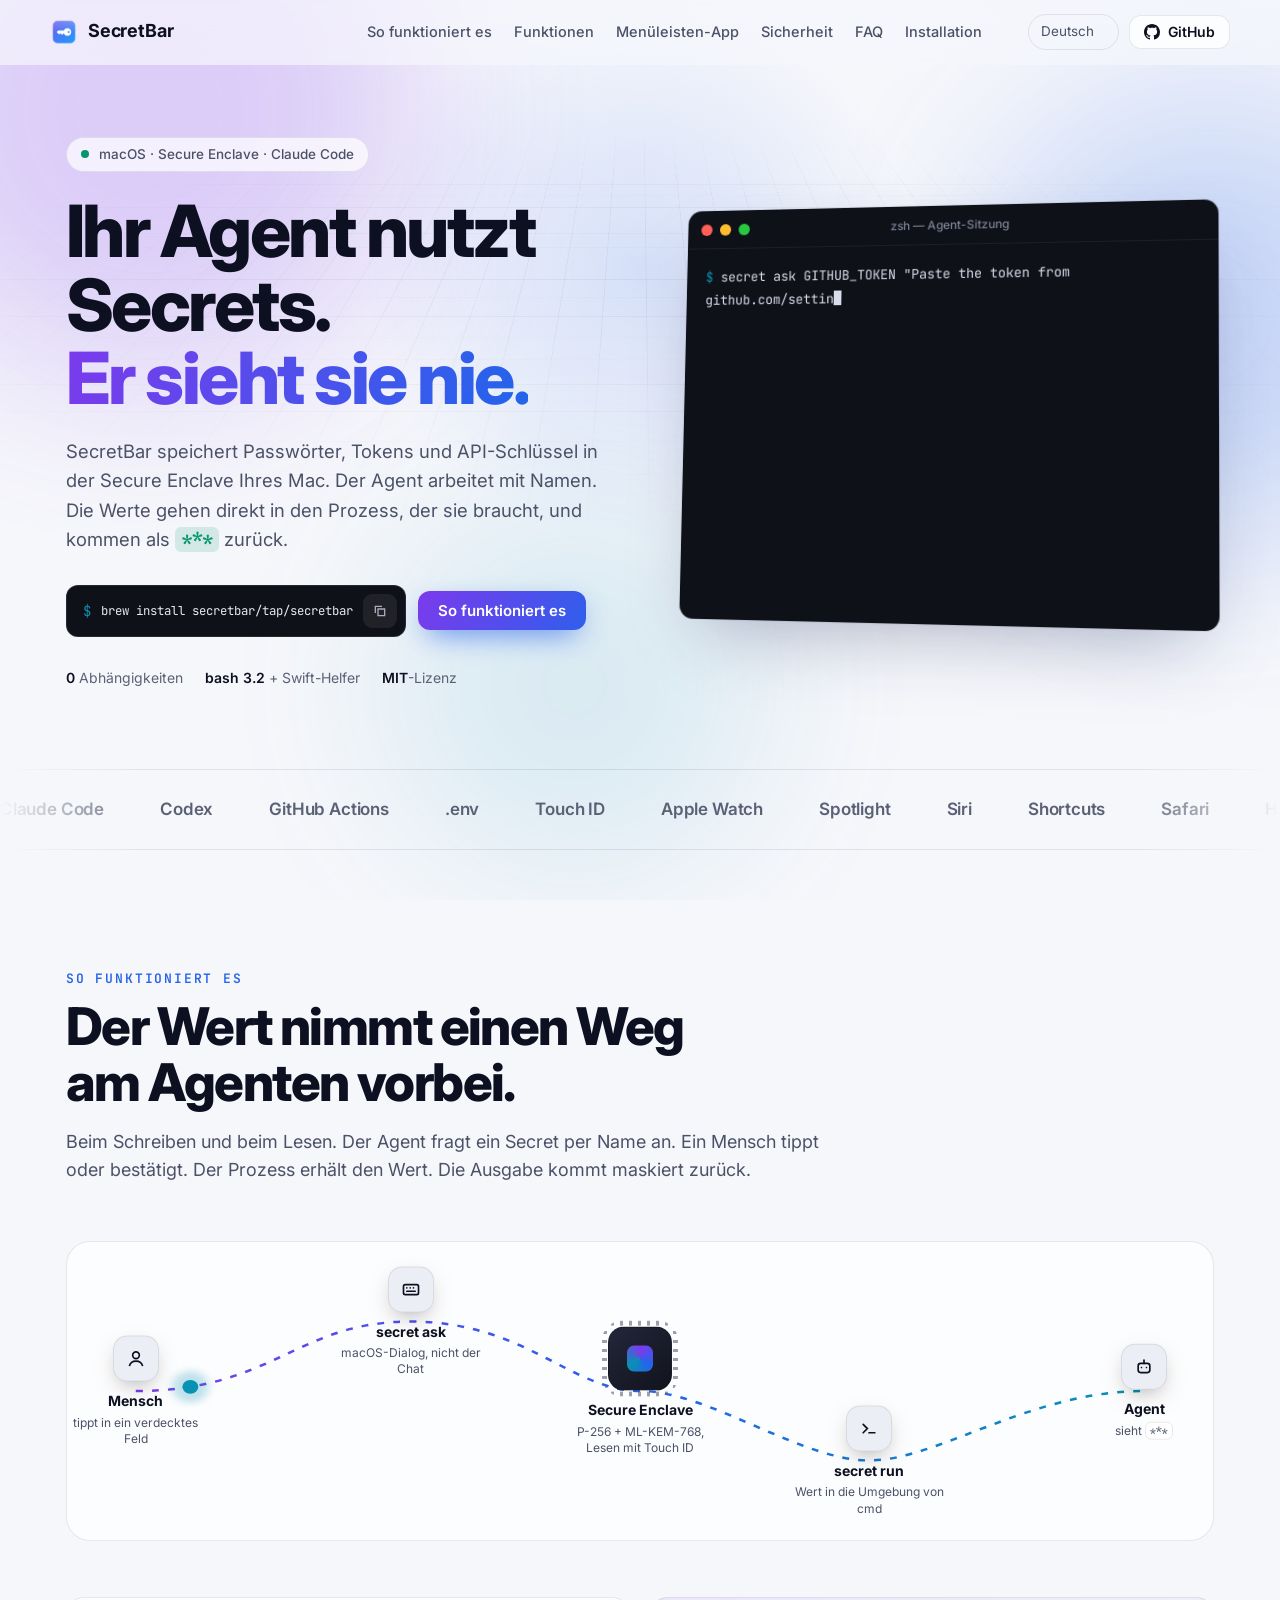
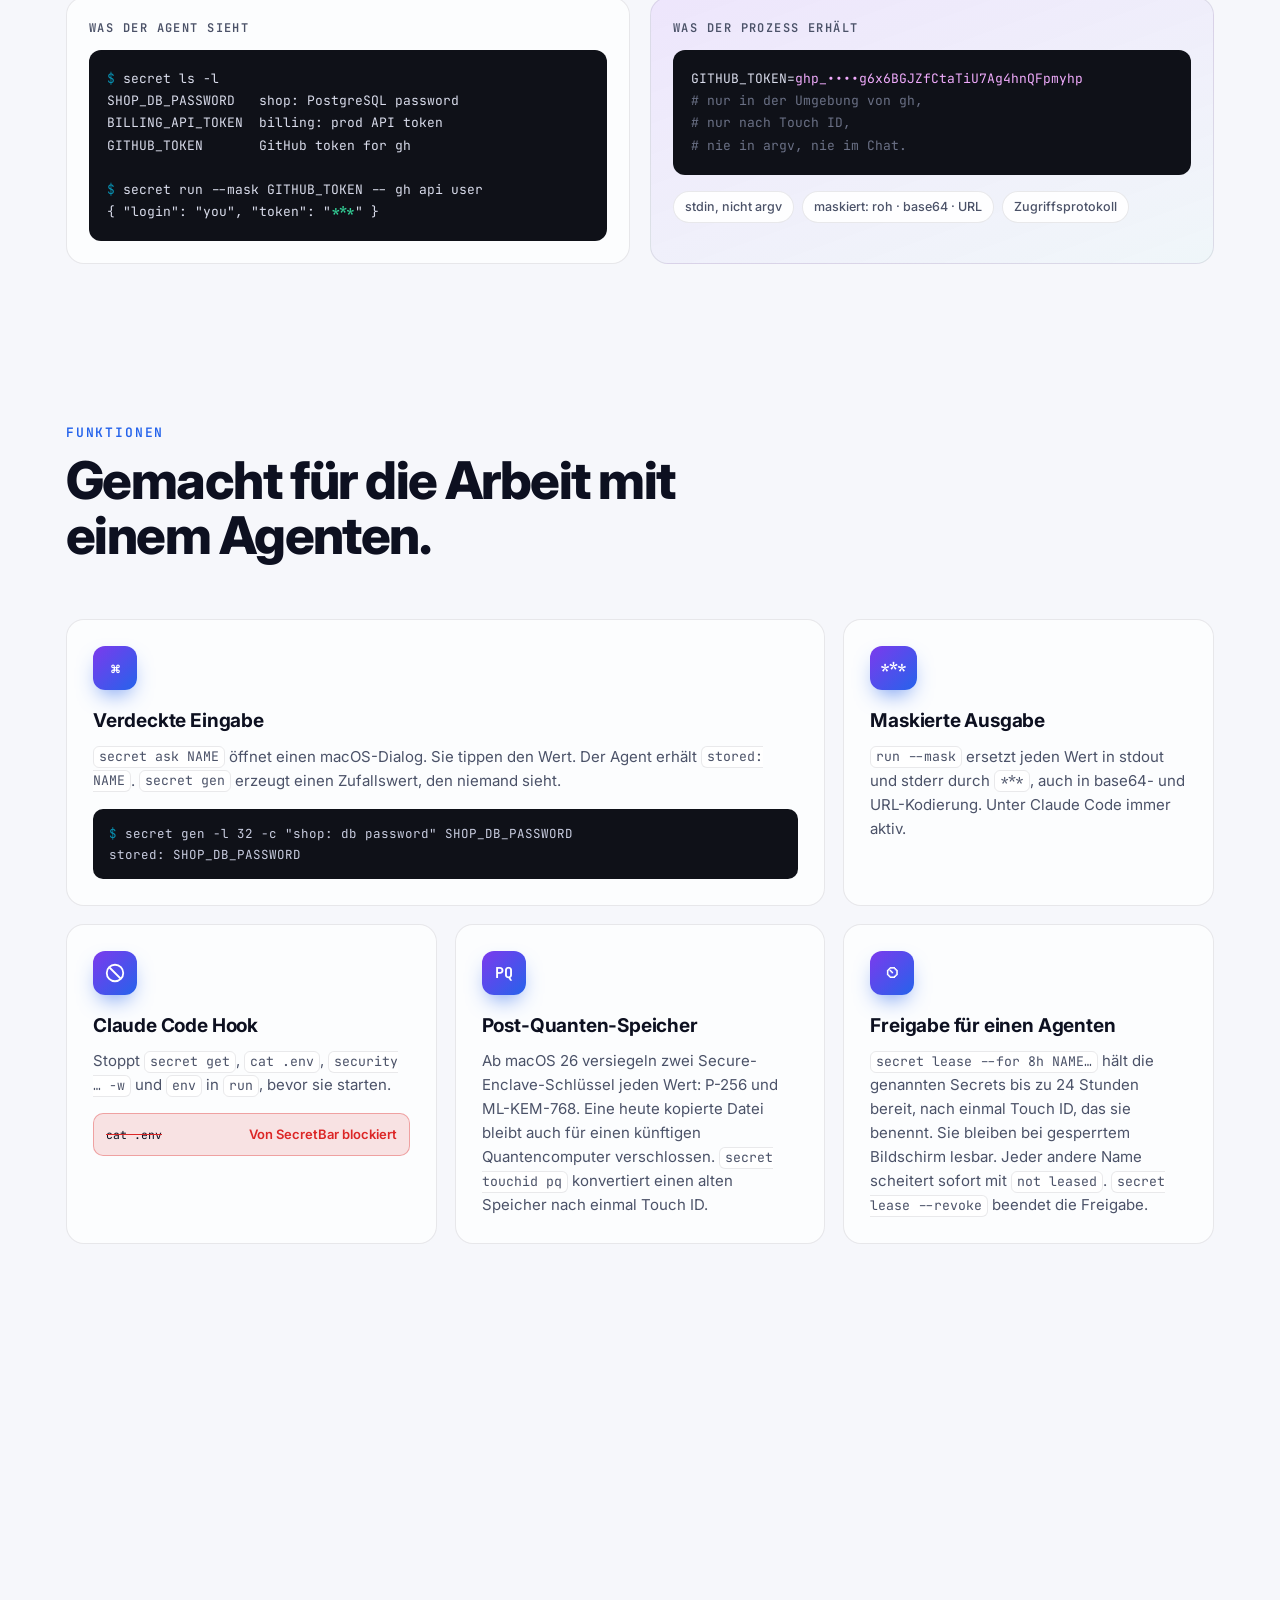
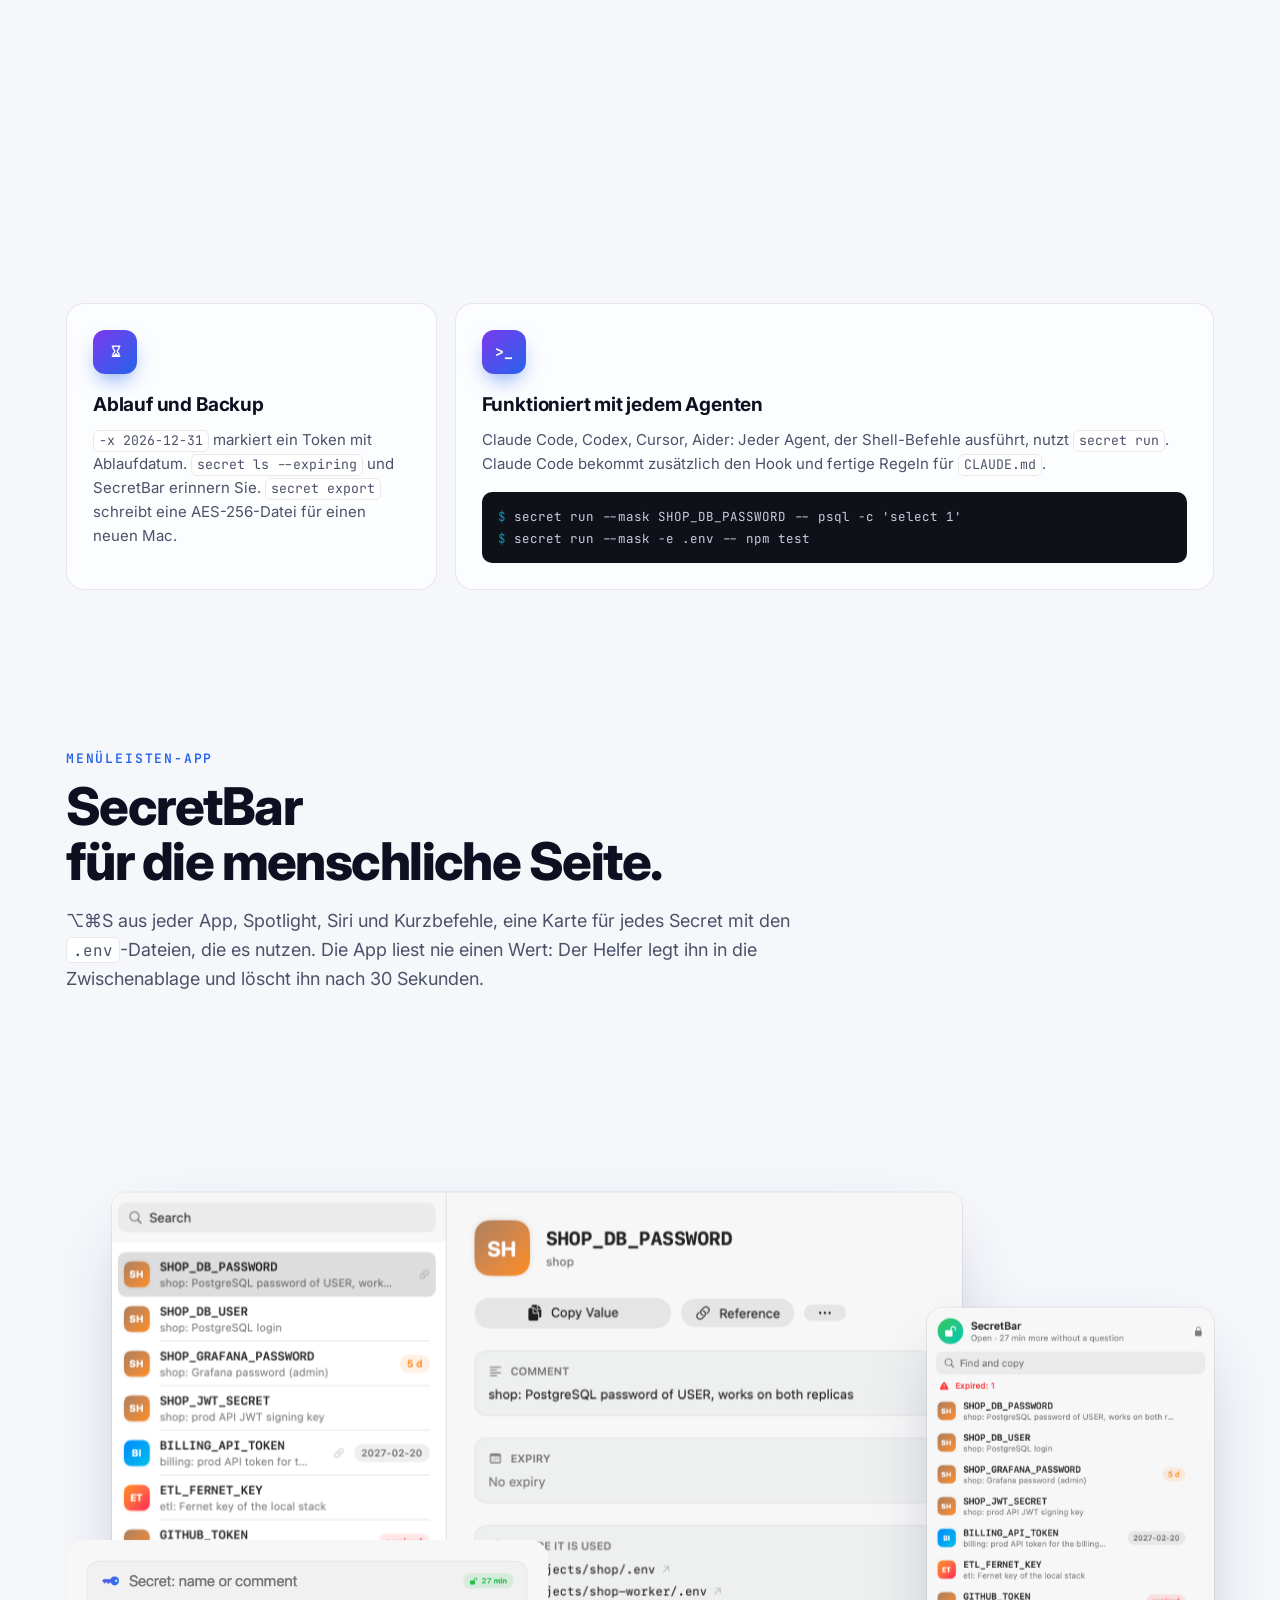
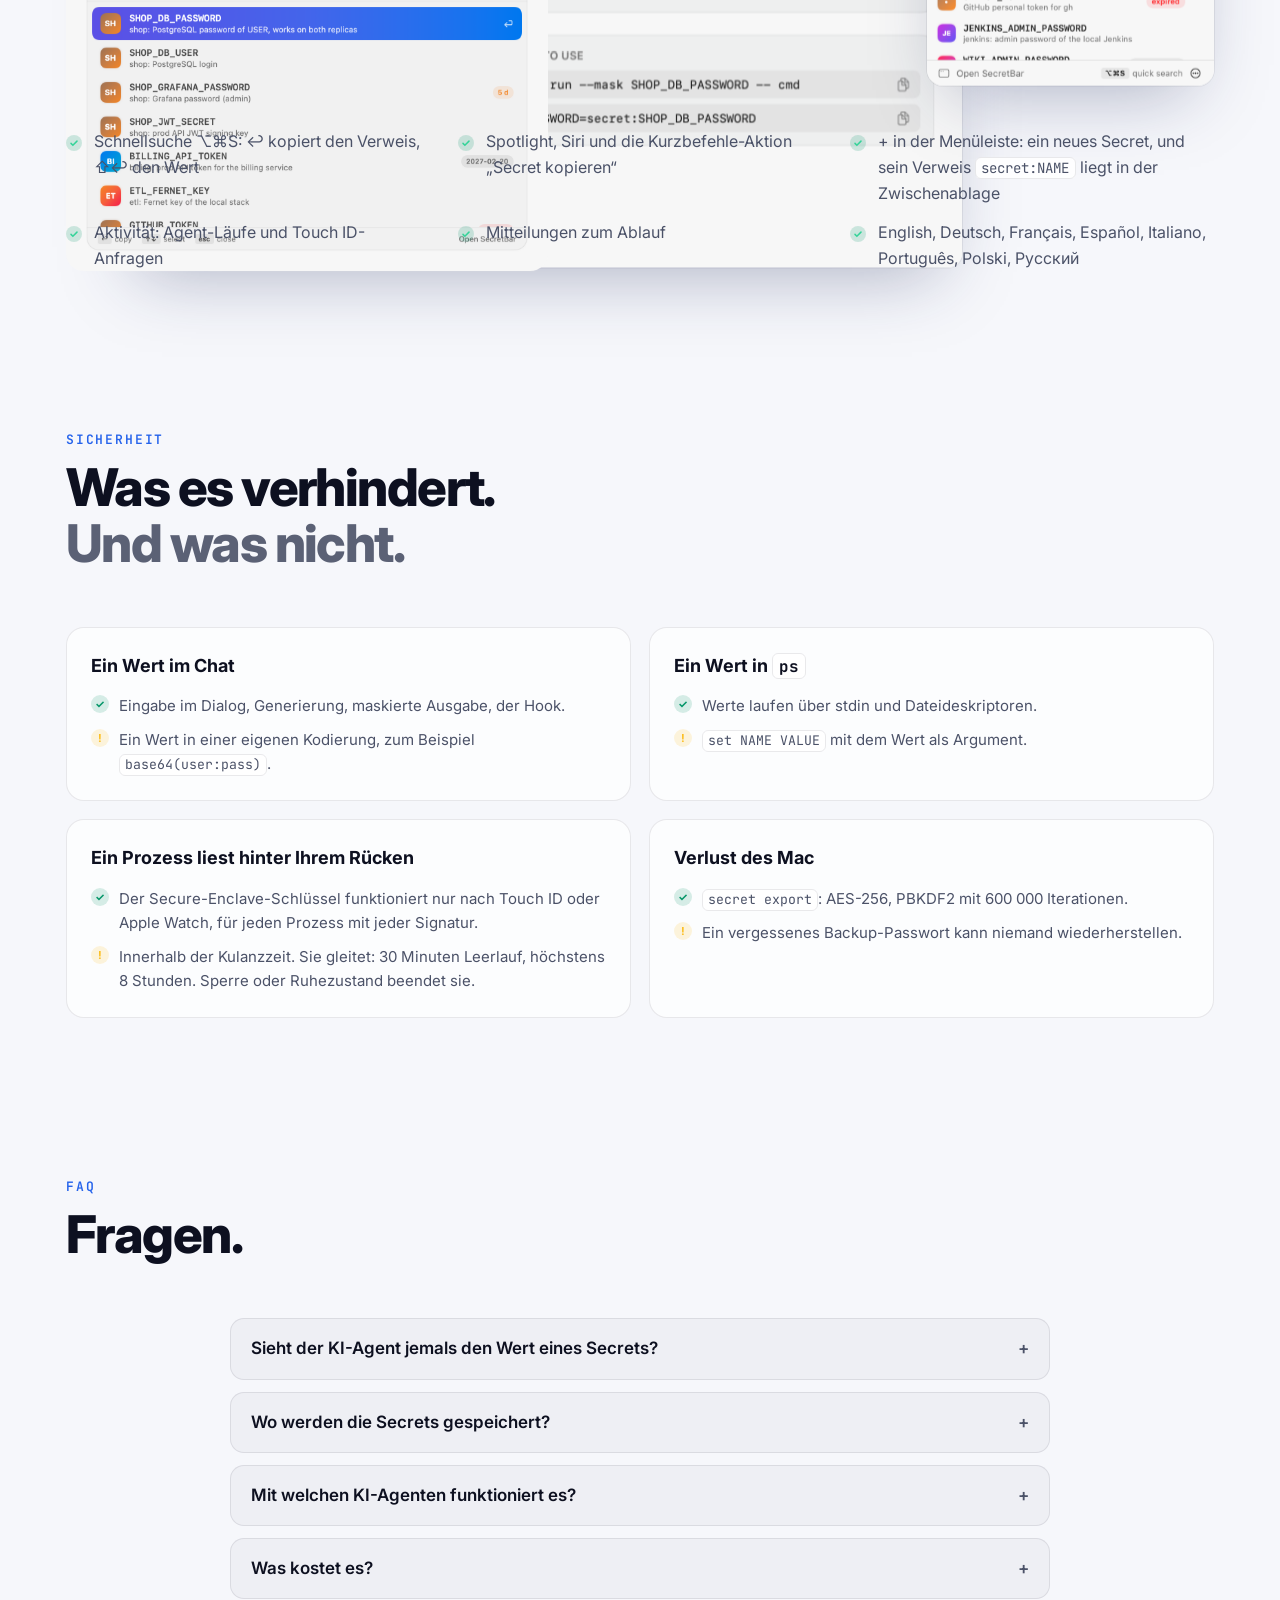
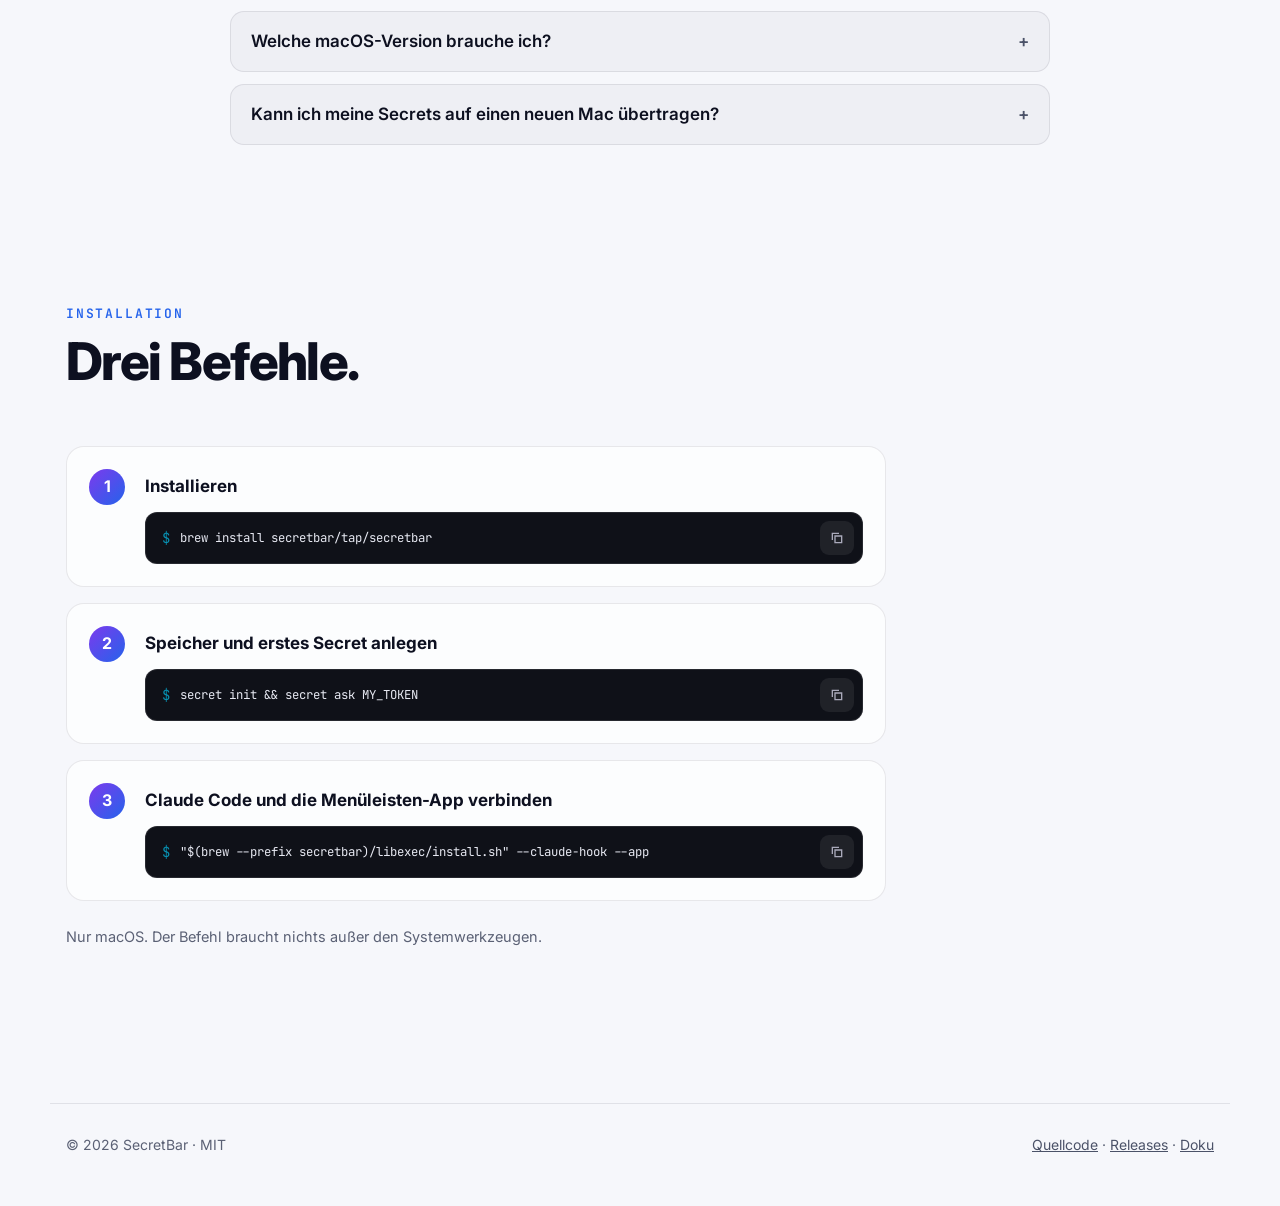
==== de/index.html @ ebb24587 "feat: secretbar landing in eight languages" ====
<!doctype html>
<html lang="de">
<head>
<meta charset="utf-8">
<meta name="viewport" content="width=device-width, initial-scale=1">
<title>SecretBar — Secrets, die Ihr KI-Agent nutzt, aber nie sieht</title>
<meta name="description" content="SecretBar speichert Passwörter, Tokens und API-Schlüssel in der Secure Enclave Ihres Mac. Ihr KI-Agent nutzt sie per Name und sieht nie einen Wert. Befehlszeilentool und Menüleisten-App, kostenlos und Open Source.">
<link rel="canonical" href="https://secretbar.github.io/de/">
<link rel="alternate" hreflang="en" href="https://secretbar.github.io/">
<link rel="alternate" hreflang="de" href="https://secretbar.github.io/de/">
<link rel="alternate" hreflang="fr" href="https://secretbar.github.io/fr/">
<link rel="alternate" hreflang="es" href="https://secretbar.github.io/es/">
<link rel="alternate" hreflang="it" href="https://secretbar.github.io/it/">
<link rel="alternate" hreflang="pt-PT" href="https://secretbar.github.io/pt-PT/">
<link rel="alternate" hreflang="pl" href="https://secretbar.github.io/pl/">
<link rel="alternate" hreflang="ru" href="https://secretbar.github.io/ru/">
<link rel="alternate" hreflang="x-default" href="https://secretbar.github.io/">
<meta name="color-scheme" content="dark light">
<meta name="theme-color" content="#07080c" media="(prefers-color-scheme: dark)">
<meta name="theme-color" content="#f6f7fb" media="(prefers-color-scheme: light)">
<meta property="og:type" content="website">
<meta property="og:site_name" content="SecretBar">
<meta property="og:locale" content="de_DE">
<meta property="og:title" content="SecretBar — Ihr Agent nutzt Secrets, sieht sie aber nie">
<meta property="og:description" content="Secure-Enclave-Speicher mit Post-Quanten-Verschlüsselung, verdeckte Eingabe, maskierte Ausgabe, ein Claude Code Hook. macOS, MIT, keine Abhängigkeiten.">
<meta property="og:url" content="https://secretbar.github.io/de/">
<meta property="og:image" content="https://secretbar.github.io/assets/img/og.png">
<meta property="og:image:width" content="1200">
<meta property="og:image:height" content="630">
<meta name="twitter:card" content="summary_large_image">
<meta name="twitter:title" content="SecretBar — Ihr Agent nutzt Secrets, sieht sie aber nie">
<meta name="twitter:description" content="Secure-Enclave-Speicher mit Post-Quanten-Verschlüsselung, verdeckte Eingabe, maskierte Ausgabe, ein Claude Code Hook. macOS, MIT, keine Abhängigkeiten.">
<meta name="twitter:image" content="https://secretbar.github.io/assets/img/og.png">
<link rel="icon" type="image/png" href="/assets/img/icon.png">
<link rel="apple-touch-icon" href="/assets/img/icon.png">
<link rel="preconnect" href="https://fonts.googleapis.com">
<link rel="preconnect" href="https://fonts.gstatic.com" crossorigin>
<link rel="preload" as="style" href="https://fonts.googleapis.com/css2?family=Inter:wght@400;500;600;700;800&family=JetBrains+Mono:wght@400;500;700&display=swap">
<link href="https://fonts.googleapis.com/css2?family=Inter:wght@400;500;600;700;800&family=JetBrains+Mono:wght@400;500;700&display=swap" rel="stylesheet" media="print" onload="this.media='all'">
<link rel="stylesheet" href="/assets/style.css">
<script>document.documentElement.classList.add("js")</script>
<script type="application/ld+json">[{"@context": "https://schema.org", "@type": "SoftwareApplication", "name": "SecretBar", "description": "SecretBar speichert Passwörter, Tokens und API-Schlüssel in der Secure Enclave Ihres Mac. Ihr KI-Agent nutzt sie per Name und sieht nie einen Wert. Befehlszeilentool und Menüleisten-App, kostenlos und Open Source.", "applicationCategory": "SecurityApplication", "operatingSystem": "macOS 14 or later", "url": "https://secretbar.github.io/de/", "downloadUrl": "https://github.com/secretbar/secretbar/releases", "installUrl": "https://secretbar.github.io/de/#install", "softwareVersion": "1.8.0", "license": "https://opensource.org/licenses/MIT", "isAccessibleForFree": true, "offers": {"@type": "Offer", "price": "0", "priceCurrency": "USD"}, "codeRepository": "https://github.com/secretbar/secretbar", "inLanguage": "de", "image": "https://secretbar.github.io/assets/img/og.png"}, {"@context": "https://schema.org", "@type": "FAQPage", "inLanguage": "de", "mainEntity": [{"@type": "Question", "name": "Sieht der KI-Agent jemals den Wert eines Secrets?", "acceptedAnswer": {"@type": "Answer", "text": "Nein. Der Agent arbeitet mit Namen. Der Wert geht in die Umgebung des Befehls, der ihn braucht, und die Ausgabe kommt mit *** statt des Werts zurück. Ein Claude Code Hook stoppt Befehle, die einen Wert ausgeben würden."}}, {"@type": "Question", "name": "Wo werden die Secrets gespeichert?", "acceptedAnswer": {"@type": "Answer", "text": "In einer verschlüsselten Datei auf Ihrem Mac. Schlüssel in der Secure Enclave versiegeln jeden Wert. Zum Lesen braucht es Touch ID, Apple Watch oder das Mac-Passwort. Nichts geht in eine Cloud."}}, {"@type": "Question", "name": "Mit welchen KI-Agenten funktioniert es?", "acceptedAnswer": {"@type": "Answer", "text": "Mit jedem Agenten, der Shell-Befehle ausführt: Claude Code, Codex, Cursor, Aider und andere. Claude Code erhält zusätzlich einen Hook und fertige Regeln für seine CLAUDE.md."}}, {"@type": "Question", "name": "Was kostet es?", "acceptedAnswer": {"@type": "Answer", "text": "Nichts. SecretBar ist Open Source unter der MIT-Lizenz."}}, {"@type": "Question", "name": "Welche macOS-Version brauche ich?", "acceptedAnswer": {"@type": "Answer", "text": "macOS 14 oder neuer auf einem Mac mit Secure Enclave (Apple Chip oder T2). Der Post-Quanten-Speicher braucht macOS 26. Die Suche nach Bedeutung braucht macOS 27 mit Apple Intelligence."}}, {"@type": "Question", "name": "Kann ich meine Secrets auf einen neuen Mac übertragen?", "acceptedAnswer": {"@type": "Answer", "text": "Ja. secret export schreibt eine Datei, verschlüsselt mit AES-256 und Ihrem Backup-Passwort. secret restore liest sie auf dem neuen Mac."}}]}]</script>
</head>
<body data-copied="In die Zwischenablage kopiert" data-copy-failed="Text auswählen und kopieren">
<div class="bg" aria-hidden="true">
  <div class="bg-grid"></div>
  <div class="orb orb-a"></div>
  <div class="orb orb-b"></div>
  <div class="orb orb-c"></div>
  <div class="spot"></div>
</div>

<header class="nav">
  <a class="brand" href="#top" aria-label="SecretBar">
    <img src="/assets/img/icon.png" alt="" width="28" height="28">
    <span>SecretBar</span>
  </a>
  <nav class="nav-links" aria-label="Sections">
    <a href="#flow">So funktioniert es</a>
    <a href="#features">Funktionen</a>
    <a href="#secretbar">Menüleisten-App</a>
    <a href="#security">Sicherheit</a>
    <a href="#faq">FAQ</a>
    <a href="#install">Installation</a>
  </nav>
  <div class="nav-end">
    <label class="lang-switch"><span class="sr-only">Sprache</span>
      <select id="lang" aria-label="Sprache"><option value="https://secretbar.github.io/" lang="en">English</option><option value="https://secretbar.github.io/de/" selected lang="de">Deutsch</option><option value="https://secretbar.github.io/fr/" lang="fr">Français</option><option value="https://secretbar.github.io/es/" lang="es">Español</option><option value="https://secretbar.github.io/it/" lang="it">Italiano</option><option value="https://secretbar.github.io/pt-PT/" lang="pt-PT">Português</option><option value="https://secretbar.github.io/pl/" lang="pl">Polski</option><option value="https://secretbar.github.io/ru/" lang="ru">Русский</option></select>
    </label>
    <a class="btn btn-ghost btn-sm" href="https://github.com/secretbar/secretbar">
      <svg viewBox="0 0 16 16" width="16" height="16" aria-hidden="true"><path fill="currentColor" d="M8 0C3.58 0 0 3.58 0 8c0 3.54 2.29 6.53 5.47 7.59.4.07.55-.17.55-.38 0-.19-.01-.82-.01-1.49-2.01.37-2.53-.49-2.69-.94-.09-.23-.48-.94-.82-1.13-.28-.15-.68-.52-.01-.53.63-.01 1.08.58 1.23.82.72 1.21 1.87.87 2.33.66.07-.52.28-.87.51-1.07-1.78-.2-3.64-.89-3.64-3.95 0-.87.31-1.59.82-2.15-.08-.2-.36-1.02.08-2.12 0 0 .67-.21 2.2.82.64-.18 1.32-.27 2-.27.68 0 1.36.09 2 .27 1.53-1.04 2.2-.82 2.2-.82.44 1.1.16 1.92.08 2.12.51.56.82 1.27.82 2.15 0 3.07-1.87 3.75-3.65 3.95.29.25.54.73.54 1.48 0 1.07-.01 1.93-.01 2.2 0 .21.15.46.55.38A8.013 8.013 0 0016 8c0-4.42-3.58-8-8-8z"/></svg>
      GitHub
    </a>
  </div>
</header>

<main id="top">

<section class="hero">
  <div class="hero-copy">
    <p class="eyebrow reveal"><span class="dot"></span> macOS · Secure Enclave · Claude Code</p>
    <h1 class="reveal">Ihr Agent nutzt Secrets.<br><span class="grad">Er sieht sie nie.</span></h1>
    <p class="lede reveal">SecretBar speichert Passwörter, Tokens und API-Schlüssel in der Secure Enclave Ihres Mac. Der Agent arbeitet mit Namen. Die Werte gehen direkt in den Prozess, der sie braucht, und kommen als <span class="mask-chip">***</span> zurück.</p>
    <div class="cta reveal">
      <div class="install" data-copy="brew install secretbar/tap/secretbar">
        <span class="prompt">$</span>
        <code>brew install secretbar/tap/secretbar</code>
        <button class="copy" type="button" aria-label="Installationsbefehl kopieren">
          <svg viewBox="0 0 24 24" width="16" height="16" aria-hidden="true"><path fill="none" stroke="currentColor" stroke-width="2" d="M9 9h10v10H9zM5 15V5h10"/></svg>
        </button>
      </div>
      <a class="btn btn-primary" href="#flow">So funktioniert es</a>
    </div>
    <ul class="facts reveal" aria-label="Fakten">
      <li><b>0</b> Abhängigkeiten</li>
      <li><b>bash 3.2</b> + Swift-Helfer</li>
      <li><b>MIT</b>-Lizenz</li>
    </ul>
  </div>

  <div class="hero-demo reveal" aria-label="Terminal-Demo">
    <div class="window term" id="term">
      <div class="titlebar"><i></i><i></i><i></i><span>zsh — Agent-Sitzung</span></div>
      <pre class="term-body" id="term-body" aria-live="off"></pre>
      <div class="dialog" id="dialog" aria-hidden="true">
        <div class="dialog-icon"><img src="/assets/img/icon.png" alt="" width="44" height="44"></div>
        <div class="dialog-text">
          <b>secret</b>
          <span>Token von github.com/settings/tokens einsetzen</span>
          <div class="field"><span id="dialog-dots"></span><span class="caret"></span></div>
          <div class="dialog-btns"><span>Abbrechen</span><span class="ok">OK</span></div>
        </div>
      </div>
      <div class="touchid" id="touchid" aria-hidden="true">
        <svg viewBox="0 0 64 64" width="64" height="64">
          <g fill="none" stroke="currentColor" stroke-width="2.6" stroke-linecap="round">
            <path class="fp" d="M20 50c-3-5-4-10-4-16 0-9 7-16 16-16s16 7 16 16"/>
            <path class="fp" d="M26 54c-2-6-3-12-3-19 0-5 4-9 9-9s9 4 9 9c0 4 0 8-1 12"/>
            <path class="fp" d="M32 35c0 8 1 14 4 20"/>
            <path class="fp" d="M14 24c4-8 10-12 18-12 9 0 15 4 19 11"/>
            <path class="fp" d="M47 47c1-4 1-8 1-12"/>
          </g>
        </svg>
        <span>Touch ID, um GITHUB_TOKEN für gh zu verwenden</span>
      </div>
    </div>
  </div>
</section>

<section class="marquee" aria-label="Funktioniert mit">
  <div class="marquee-track">
    <span>Claude Code</span><span>Codex</span><span>GitHub Actions</span><span>.env</span><span>Touch ID</span><span>Apple Watch</span><span>Spotlight</span><span>Siri</span><span>Shortcuts</span><span>Safari</span><span>Homebrew</span>
    <span>Claude Code</span><span>Codex</span><span>GitHub Actions</span><span>.env</span><span>Touch ID</span><span>Apple Watch</span><span>Spotlight</span><span>Siri</span><span>Shortcuts</span><span>Safari</span><span>Homebrew</span>
  </div>
</section>

<section class="section" id="flow">
  <div class="section-head reveal">
    <p class="kicker">So funktioniert es</p>
    <h2>Der Wert nimmt einen Weg<br>am Agenten vorbei.</h2>
    <p class="sub">Beim Schreiben und beim Lesen. Der Agent fragt ein Secret per Name an. Ein Mensch tippt oder bestätigt. Der Prozess erhält den Wert. Die Ausgabe kommt maskiert zurück.</p>
  </div>

  <div class="flow reveal" id="flow-diagram">
    <svg class="flow-lines" viewBox="0 0 1000 260" preserveAspectRatio="none" aria-hidden="true">
      <defs>
        <linearGradient id="lg" x1="0" x2="1">
          <stop offset="0" stop-color="var(--c1)"/><stop offset=".5" stop-color="var(--c2)"/><stop offset="1" stop-color="var(--c3)"/>
        </linearGradient>
      </defs>
      <path id="flow-path" d="M60 130 C 180 130, 200 60, 300 60 S 440 130, 500 130 S 640 200, 700 200 S 840 130, 940 130" fill="none" stroke="url(#lg)" stroke-width="2.5" stroke-dasharray="6 8"/>
      <circle r="7" class="packet" id="packet"/>
      <circle r="16" class="packet-glow" id="packet-glow"/>
    </svg>
    <ol class="flow-nodes">
      <li style="--x:6%;--y:50%"><span class="node-ico"><svg viewBox="0 0 24 24" width="20" height="20" aria-hidden="true"><circle cx="12" cy="8" r="4" fill="none" stroke="currentColor" stroke-width="2"/><path d="M4 21c1-4 4-6 8-6s7 2 8 6" fill="none" stroke="currentColor" stroke-width="2"/></svg></span><b>Mensch</b><small>tippt in ein verdecktes Feld</small></li>
      <li style="--x:30%;--y:23%"><span class="node-ico"><svg viewBox="0 0 24 24" width="20" height="20" aria-hidden="true"><rect x="3" y="6" width="18" height="12" rx="2" fill="none" stroke="currentColor" stroke-width="2"/><path d="M7 14h10M7 10h.01M11 10h.01M15 10h.01" stroke="currentColor" stroke-width="2" stroke-linecap="round"/></svg></span><b>secret ask</b><small>macOS-Dialog, nicht der Chat</small></li>
      <li style="--x:50%;--y:50%" class="chip-node"><span class="chip" aria-hidden="true"><i></i></span><b>Secure Enclave</b><small>P-256 + ML-KEM-768, Lesen mit Touch ID</small></li>
      <li style="--x:70%;--y:77%"><span class="node-ico"><svg viewBox="0 0 24 24" width="20" height="20" aria-hidden="true"><path d="M5 7l5 5-5 5M12 17h7" fill="none" stroke="currentColor" stroke-width="2" stroke-linecap="round"/></svg></span><b>secret run</b><small>Wert in die Umgebung von cmd</small></li>
      <li style="--x:94%;--y:50%"><span class="node-ico"><svg viewBox="0 0 24 24" width="20" height="20" aria-hidden="true"><rect x="5" y="8" width="14" height="11" rx="3" fill="none" stroke="currentColor" stroke-width="2"/><path d="M12 4v4M9 13h.01M15 13h.01" stroke="currentColor" stroke-width="2" stroke-linecap="round"/></svg></span><b>Agent</b><small>sieht <code>***</code></small></li>
    </ol>
  </div>

  <div class="split">
    <div class="pane reveal">
      <p class="pane-label">Was der Agent sieht</p>
      <pre class="code"><span class="c-p">$</span> secret ls -l
SHOP_DB_PASSWORD   shop: PostgreSQL password
BILLING_API_TOKEN  billing: prod API token
GITHUB_TOKEN       GitHub token for gh

<span class="c-p">$</span> secret run --mask GITHUB_TOKEN -- gh api user
{ "login": "you", "token": "<span class="masked">***</span>" }</pre>
    </div>
    <div class="pane pane-hot reveal">
      <p class="pane-label">Was der Prozess erhält</p>
      <pre class="code">GITHUB_TOKEN=<span class="scramble" data-final="ghp_••••••••••••••••••••••••••••••••">ghp_••••••••••••••••••••••••••••••••</span>
<span class="c-dim"># nur in der Umgebung von gh,
# nur nach Touch ID,
# nie in argv, nie im Chat.</span></pre>
      <div class="badge-row"><span class="pill">stdin, nicht argv</span><span class="pill">maskiert: roh · base64 · URL</span><span class="pill">Zugriffsprotokoll</span></div>
    </div>
  </div>
</section>

<section class="section" id="features">
  <div class="section-head reveal">
    <p class="kicker">Funktionen</p>
    <h2>Gemacht für die Arbeit mit einem Agenten.</h2>
  </div>
  <div class="bento">
    <article class="card card-wide reveal tilt">
      <div class="card-ico">⌘</div>
      <h3>Verdeckte Eingabe</h3>
      <p><code>secret ask NAME</code> öffnet einen macOS-Dialog. Sie tippen den Wert. Der Agent erhält <code>stored: NAME</code>. <code>secret gen</code> erzeugt einen Zufallswert, den niemand sieht.</p>
      <pre class="mini"><span class="c-p">$</span> secret gen -l 32 -c "shop: db password" SHOP_DB_PASSWORD
stored: SHOP_DB_PASSWORD</pre>
    </article>
    <article class="card reveal tilt">
      <div class="card-ico">***</div>
      <h3>Maskierte Ausgabe</h3>
      <p><code>run --mask</code> ersetzt jeden Wert in stdout und stderr durch <code>***</code>, auch in base64- und URL-Kodierung. Unter Claude Code immer aktiv.</p>
    </article>
    <article class="card reveal tilt">
      <div class="card-ico"><svg viewBox="0 0 24 24" width="22" height="22" aria-hidden="true"><circle cx="12" cy="12" r="9" fill="none" stroke="currentColor" stroke-width="2"/><path d="M6 6l12 12" stroke="currentColor" stroke-width="2"/></svg></div>
      <h3>Claude Code Hook</h3>
      <p>Stoppt <code>secret get</code>, <code>cat .env</code>, <code>security … -w</code> und <code>env</code> in <code>run</code>, bevor sie starten.</p>
      <div class="blocked"><code>cat .env</code><span>Von SecretBar blockiert</span></div>
    </article>
    <article class="card reveal tilt">
      <div class="card-ico">PQ</div>
      <h3>Post-Quanten-Speicher</h3>
      <p>Ab macOS 26 versiegeln zwei Secure-Enclave-Schlüssel jeden Wert: P-256 und ML-KEM-768. Eine heute kopierte Datei bleibt auch für einen künftigen Quantencomputer verschlossen. <code>secret touchid pq</code> konvertiert einen alten Speicher nach einmal Touch ID.</p>
    </article>
    <article class="card reveal tilt">
      <div class="card-ico">&#9202;</div>
      <h3>Freigabe für einen Agenten</h3>
      <p><code>secret lease --for 8h NAME…</code> hält die genannten Secrets bis zu 24 Stunden bereit, nach einmal Touch ID, das sie benennt. Sie bleiben bei gesperrtem Bildschirm lesbar. Jeder andere Name scheitert sofort mit <code>not leased</code>. <code>secret lease --revoke</code> beendet die Freigabe.</p>
    </article>
    <article class="card reveal tilt">
      <div class="card-ico">?</div>
      <h3>Suche nach Bedeutung</h3>
      <p><code>secret ls --ask "shop database password"</code> findet Namen mit dem lokalen Apple-Modell von macOS 27. Das Modell sieht nur Namen und Kommentare, nie einen Wert, und nichts verlässt den Mac.</p>
    </article>
    <article class="card reveal tilt">
      <div class="card-ico">⇪</div>
      <h3>GitHub Actions</h3>
      <p><code>secret gh NAME -R owner/repo</code> übergibt einen Wert über stdin an <code>gh secret set</code>, nachdem Sie bestätigt haben.</p>
    </article>
    <article class="card reveal tilt">
      <div class="card-ico">&#127850;</div>
      <h3>Browsersitzungen</h3>
      <p><code>secret cookie pull DOMAIN --all --as NAME</code> übernimmt eine Safari-Sitzung als Cookie-Jar in den Speicher. Eine Safari-Erweiterung erfasst reine Sitzungscookies. <code>secret run --cookie-jar NAME</code> gibt curl ein temporäres Jar, das nach dem Befehl gelöscht wird.</p>
    </article>
    <article class="card reveal tilt">
      <div class="card-ico">.env</div>
      <h3>Verweise statt Werte</h3>
      <p><code>TOKEN=secret:MY_TOKEN</code> in Ihrer <code>.env</code>. <code>secret import</code> übernimmt eine bestehende Datei. <code>secret check</code> zeigt, was fehlt.</p>
    </article>
    <article class="card card-wide reveal tilt">
      <div class="card-ico">≡</div>
      <h3>Zugriffsprotokoll</h3>
      <p>Wer welches Secret wann gelesen hat: <code>agent</code> oder <code>human</code>. Nur Namen.</p>
      <pre class="mini">2026-10-23 09:12  run   agent  SHOP_DB_USER SHOP_DB_PASSWORD  psql
2026-10-23 09:40  copy  human  BILLING_API_TOKEN
2026-10-23 10:02  gh    agent  DEPLOY_KEY  -R acme/shop</pre>
    </article>
    <article class="card reveal tilt">
      <div class="card-ico">⌛︎</div>
      <h3>Ablauf und Backup</h3>
      <p><code>-x 2026-12-31</code> markiert ein Token mit Ablaufdatum. <code>secret ls --expiring</code> und SecretBar erinnern Sie. <code>secret export</code> schreibt eine AES-256-Datei für einen neuen Mac.</p>
    </article>
    <article class="card card-wide reveal tilt">
      <div class="card-ico">&gt;_</div>
      <h3>Funktioniert mit jedem Agenten</h3>
      <p>Claude Code, Codex, Cursor, Aider: Jeder Agent, der Shell-Befehle ausführt, nutzt <code>secret run</code>. Claude Code bekommt zusätzlich den Hook und fertige Regeln für <code>CLAUDE.md</code>.</p>
      <pre class="mini"><span class="c-p">$</span> secret run --mask SHOP_DB_PASSWORD -- psql -c 'select 1'
<span class="c-p">$</span> secret run --mask -e .env -- npm test</pre>
    </article>
  </div>
</section>

<section class="section" id="secretbar">
  <div class="section-head reveal">
    <p class="kicker">Menüleisten-App</p>
    <h2>SecretBar<br>für die menschliche Seite.</h2>
    <p class="sub">⌥⌘S aus jeder App, Spotlight, Siri und Kurzbefehle, eine Karte für jedes Secret mit den <code>.env</code>-Dateien, die es nutzen. Die App liest nie einen Wert: Der Helfer legt ihn in die Zwischenablage und löscht ihn nach 30 Sekunden.</p>
  </div>
  <div class="stage reveal" id="stage">
    <picture class="shot shot-main" data-depth="0.04">
      <source srcset="/assets/img/main-light.png" media="(prefers-color-scheme: light)">
      <img src="/assets/img/main-dark.png" alt="SecretBar-Hauptfenster mit einer Liste von Secrets und der Karte von SHOP_DB_PASSWORD" width="856" height="680" loading="lazy">
    </picture>
    <picture class="shot shot-menu" data-depth="0.1">
      <source srcset="/assets/img/menubar-light.png" media="(prefers-color-scheme: light)">
      <img src="/assets/img/menubar-dark.png" alt="SecretBar-Bereich in der Menüleiste" width="380" height="500" loading="lazy">
    </picture>
    <picture class="shot shot-quick" data-depth="0.07">
      <source srcset="/assets/img/quick-light.png" media="(prefers-color-scheme: light)">
      <img src="/assets/img/quick-dark.png" alt="SecretBar-Schnellsuche" width="700" height="480" loading="lazy">
    </picture>
  </div>
  <ul class="ticks reveal">
    <li>Schnellsuche ⌥⌘S: ↩ kopiert den Verweis, ⇧↩ den Wert</li>
    <li>Spotlight, Siri und die Kurzbefehle-Aktion „Secret kopieren“</li>
    <li>+ in der Menüleiste: ein neues Secret, und sein Verweis <code>secret:NAME</code> liegt in der Zwischenablage</li>
    <li>Aktivität: Agent-Läufe und Touch ID-Anfragen</li>
    <li>Mitteilungen zum Ablauf</li>
    <li>English, Deutsch, Français, Español, Italiano, Português, Polski, Русский</li>
  </ul>
</section>

<section class="section" id="security">
  <div class="section-head reveal">
    <p class="kicker">Sicherheit</p>
    <h2>Was es verhindert.<br><span class="muted">Und was nicht.</span></h2>
  </div>
  <div class="threats">
    <div class="threat reveal"><h3>Ein Wert im Chat</h3><p class="yes">Eingabe im Dialog, Generierung, maskierte Ausgabe, der Hook.</p><p class="no">Ein Wert in einer eigenen Kodierung, zum Beispiel <code>base64(user:pass)</code>.</p></div>
    <div class="threat reveal"><h3>Ein Wert in <code>ps</code></h3><p class="yes">Werte laufen über stdin und Dateideskriptoren.</p><p class="no"><code>set NAME VALUE</code> mit dem Wert als Argument.</p></div>
    <div class="threat reveal"><h3>Ein Prozess liest hinter Ihrem Rücken</h3><p class="yes">Der Secure-Enclave-Schlüssel funktioniert nur nach Touch ID oder Apple Watch, für jeden Prozess mit jeder Signatur.</p><p class="no">Innerhalb der Kulanzzeit. Sie gleitet: 30 Minuten Leerlauf, höchstens 8 Stunden. Sperre oder Ruhezustand beendet sie.</p></div>
    <div class="threat reveal"><h3>Verlust des Mac</h3><p class="yes"><code>secret export</code>: AES-256, PBKDF2 mit 600 000 Iterationen.</p><p class="no">Ein vergessenes Backup-Passwort kann niemand wiederherstellen.</p></div>
  </div>
</section>

<section class="section" id="faq">
  <div class="section-head reveal">
    <p class="kicker">FAQ</p>
    <h2>Fragen.</h2>
  </div>
  <div class="faq">
    <details class="reveal"><summary>Sieht der KI-Agent jemals den Wert eines Secrets?</summary><p>Nein. Der Agent arbeitet mit Namen. Der Wert geht in die Umgebung des Befehls, der ihn braucht, und die Ausgabe kommt mit <code>***</code> statt des Werts zurück. Ein Claude Code Hook stoppt Befehle, die einen Wert ausgeben würden.</p></details>
    <details class="reveal"><summary>Wo werden die Secrets gespeichert?</summary><p>In einer verschlüsselten Datei auf Ihrem Mac. Schlüssel in der Secure Enclave versiegeln jeden Wert. Zum Lesen braucht es Touch ID, Apple Watch oder das Mac-Passwort. Nichts geht in eine Cloud.</p></details>
    <details class="reveal"><summary>Mit welchen KI-Agenten funktioniert es?</summary><p>Mit jedem Agenten, der Shell-Befehle ausführt: Claude Code, Codex, Cursor, Aider und andere. Claude Code erhält zusätzlich einen Hook und fertige Regeln für seine <code>CLAUDE.md</code>.</p></details>
    <details class="reveal"><summary>Was kostet es?</summary><p>Nichts. SecretBar ist Open Source unter der MIT-Lizenz.</p></details>
    <details class="reveal"><summary>Welche macOS-Version brauche ich?</summary><p>macOS 14 oder neuer auf einem Mac mit Secure Enclave (Apple Chip oder T2). Der Post-Quanten-Speicher braucht macOS 26. Die Suche nach Bedeutung braucht macOS 27 mit Apple Intelligence.</p></details>
    <details class="reveal"><summary>Kann ich meine Secrets auf einen neuen Mac übertragen?</summary><p>Ja. <code>secret export</code> schreibt eine Datei, verschlüsselt mit AES-256 und Ihrem Backup-Passwort. <code>secret restore</code> liest sie auf dem neuen Mac.</p></details>
  </div>
</section>

<section class="section" id="install">
  <div class="section-head reveal">
    <p class="kicker">Installation</p>
    <h2>Drei Befehle.</h2>
  </div>
  <ol class="steps">
    <li class="step reveal"><span class="n">1</span><div><h3>Installieren</h3><div class="install" data-copy="brew install secretbar/tap/secretbar"><span class="prompt">$</span><code>brew install secretbar/tap/secretbar</code><button class="copy" type="button" aria-label="Kopieren"><svg viewBox="0 0 24 24" width="16" height="16" aria-hidden="true"><path fill="none" stroke="currentColor" stroke-width="2" d="M9 9h10v10H9zM5 15V5h10"/></svg></button></div></div></li>
    <li class="step reveal"><span class="n">2</span><div><h3>Speicher und erstes Secret anlegen</h3><div class="install" data-copy="secret init &amp;&amp; secret ask MY_TOKEN"><span class="prompt">$</span><code>secret init &amp;&amp; secret ask MY_TOKEN</code><button class="copy" type="button" aria-label="Kopieren"><svg viewBox="0 0 24 24" width="16" height="16" aria-hidden="true"><path fill="none" stroke="currentColor" stroke-width="2" d="M9 9h10v10H9zM5 15V5h10"/></svg></button></div></div></li>
    <li class="step reveal"><span class="n">3</span><div><h3>Claude Code und die Menüleisten-App verbinden</h3><div class="install" data-copy="&quot;$(brew --prefix secretbar)/libexec/install.sh&quot; --claude-hook --app"><span class="prompt">$</span><code>"$(brew --prefix secretbar)/libexec/install.sh" --claude-hook --app</code><button class="copy" type="button" aria-label="Kopieren"><svg viewBox="0 0 24 24" width="16" height="16" aria-hidden="true"><path fill="none" stroke="currentColor" stroke-width="2" d="M9 9h10v10H9zM5 15V5h10"/></svg></button></div></div></li>
  </ol>
  <p class="note reveal">Nur macOS. Der Befehl braucht nichts außer den Systemwerkzeugen.</p>
</section>

</main>

<footer class="footer">
  <span>© 2026 SecretBar · MIT</span>
  <span><a href="https://github.com/secretbar/secretbar">Quellcode</a> · <a href="https://github.com/secretbar/secretbar/releases">Releases</a> · <a href="https://github.com/secretbar/secretbar#readme">Doku</a></span>
</footer>

<div class="toast" id="toast" role="status" aria-live="polite"></div>
<script src="/assets/main.js" defer></script>
</body>
</html>
---- assets/style.css ----
:root {
  --bg: #07080c;
  --bg-2: #0d0f16;
  --panel: rgba(255, 255, 255, 0.045);
  --panel-2: rgba(255, 255, 255, 0.07);
  --line: rgba(255, 255, 255, 0.09);
  --text: #eef0f6;
  --muted: #9aa1b4;
  --dim: #8a91a5;
  --c1: #8b5cf6;
  --c2: #3b82f6;
  --c3: #22d3ee;
  --ok: #34d399;
  --bad: #f87171;
  --warn: #fbbf24;
  --term: #0b0d13;
  --shadow: 0 30px 80px -20px rgba(0, 0, 0, 0.7), 0 0 0 1px rgba(255, 255, 255, 0.06);
  --radius: 18px;
  --mono: "JetBrains Mono", ui-monospace, SFMono-Regular, Menlo, monospace;
  --sans: Inter, -apple-system, BlinkMacSystemFont, "SF Pro Text", system-ui, sans-serif;
  --ease: cubic-bezier(0.22, 1, 0.36, 1);
}

@media (prefers-color-scheme: light) {
  :root {
    --bg: #f6f7fb;
    --bg-2: #eceef5;
    --panel: rgba(255, 255, 255, 0.7);
    --panel-2: rgba(255, 255, 255, 0.9);
    --line: rgba(15, 20, 40, 0.09);
    --text: #0d1020;
    --muted: #4b5268;
    --dim: #5b6175;
    --c1: #7c3aed;
    --c2: #2563eb;
    --c3: #0891b2;
    --ok: #059669;
    --bad: #dc2626;
    --term: #0f1118;
    --shadow: 0 30px 70px -25px rgba(30, 40, 90, 0.35), 0 0 0 1px rgba(15, 20, 40, 0.07);
  }
}

* { box-sizing: border-box; }
html { scroll-behavior: smooth; -webkit-text-size-adjust: 100%; }
body {
  margin: 0;
  background: var(--bg);
  color: var(--text);
  font: 400 16px/1.6 var(--sans);
  -webkit-font-smoothing: antialiased;
  overflow-x: hidden;
}
a { color: inherit; }
code, pre { font-family: var(--mono); }
code { font-size: 0.88em; padding: 0.1em 0.38em; border-radius: 6px; background: var(--panel-2); border: 1px solid var(--line); }
pre code { padding: 0; background: none; border: 0; }
img { max-width: 100%; height: auto; display: block; }
::selection { background: color-mix(in srgb, var(--c2) 40%, transparent); }

/* background */
.bg { position: fixed; inset: 0; z-index: -1; overflow: hidden; pointer-events: none; }
.bg-grid {
  position: absolute; inset: -50%;
  background-image: linear-gradient(var(--line) 1px, transparent 1px), linear-gradient(90deg, var(--line) 1px, transparent 1px);
  background-size: 56px 56px;
  mask-image: radial-gradient(ellipse 60% 50% at 50% 30%, #000 30%, transparent 75%);
  transform: perspective(900px) rotateX(55deg) translateY(-10%);
  animation: grid 22s linear infinite;
  opacity: 0.6;
}
@keyframes grid { to { background-position: 0 56px, 56px 0; } }
.orb { position: absolute; border-radius: 50%; filter: blur(90px); opacity: 0.45; will-change: transform; }
.orb-a { width: 540px; height: 540px; background: var(--c1); top: -160px; left: -120px; animation: drift-a 26s var(--ease) infinite alternate; }
.orb-b { width: 460px; height: 460px; background: var(--c2); top: 10%; right: -160px; animation: drift-b 30s var(--ease) infinite alternate; }
.orb-c { width: 380px; height: 380px; background: var(--c3); top: 55%; left: 30%; opacity: 0.22; animation: drift-c 34s var(--ease) infinite alternate; }
@keyframes drift-a { to { transform: translate(180px, 140px) scale(1.15); } }
@keyframes drift-b { to { transform: translate(-200px, 220px) scale(0.9); } }
@keyframes drift-c { to { transform: translate(-160px, -180px) scale(1.2); } }
@media (prefers-color-scheme: light) { .orb { opacity: 0.22; } .orb-c { opacity: 0.12; } }
.spot {
  position: absolute; width: 600px; height: 600px; border-radius: 50%;
  left: var(--mx, 50%); top: var(--my, 30%); transform: translate(-50%, -50%);
  background: radial-gradient(circle, color-mix(in srgb, var(--c2) 16%, transparent), transparent 65%);
  transition: left 0.6s var(--ease), top 0.6s var(--ease);
}

/* nav */
.nav {
  position: sticky; top: 0; z-index: 20;
  display: flex; align-items: center; gap: 24px;
  padding: 14px max(16px, calc((100vw - 1180px) / 2));
  backdrop-filter: saturate(160%) blur(14px);
  -webkit-backdrop-filter: saturate(160%) blur(14px);
  background: color-mix(in srgb, var(--bg) 70%, transparent);
  border-bottom: 1px solid transparent;
  transition: border-color 0.3s;
}
.nav.scrolled { border-bottom-color: var(--line); }
.brand { display: flex; align-items: center; gap: 10px; font-weight: 700; font-size: 18px; text-decoration: none; letter-spacing: -0.01em; }
.brand img { border-radius: 7px; }
.nav-links { display: flex; gap: 22px; margin-left: auto; }
.nav-links a { color: var(--muted); text-decoration: none; font-size: 14.5px; font-weight: 500; transition: color 0.2s; }
.nav-links a:hover { color: var(--text); }

.btn {
  display: inline-flex; align-items: center; gap: 8px;
  padding: 12px 20px; border-radius: 12px;
  font: 600 15px/1 var(--sans); text-decoration: none; cursor: pointer; border: 0;
  transition: transform 0.25s var(--ease), box-shadow 0.25s, background 0.25s;
}
.btn:hover { transform: translateY(-2px); }
.btn-sm { padding: 8px 14px; font-size: 14px; }
.btn-primary { color: #fff; background: linear-gradient(120deg, var(--c1), var(--c2) 60%, var(--c3)); background-size: 200% 100%; box-shadow: 0 10px 30px -10px var(--c2); animation: sheen 6s linear infinite; }
@keyframes sheen { to { background-position: 200% 0; } }
.btn-ghost { background: var(--panel); border: 1px solid var(--line); color: var(--text); }

/* hero */
main { position: relative; }
.hero {
  max-width: 1180px; margin: 0 auto; padding: 72px 16px 40px;
  display: grid; grid-template-columns: 1.02fr 1fr; gap: 56px; align-items: center;
}
.eyebrow { display: inline-flex; align-items: center; gap: 10px; margin: 0 0 22px; padding: 6px 14px; border-radius: 99px; background: var(--panel); border: 1px solid var(--line); color: var(--muted); font-size: 13.5px; font-weight: 500; }
.dot { width: 8px; height: 8px; border-radius: 50%; background: var(--ok); box-shadow: 0 0 0 0 var(--ok); animation: pulse 2.2s infinite; }
@keyframes pulse { 70% { box-shadow: 0 0 0 9px transparent; } 100% { box-shadow: 0 0 0 0 transparent; } }
h1 { font-size: clamp(40px, 6.2vw, 72px); line-height: 1.02; letter-spacing: -0.035em; margin: 0 0 22px; font-weight: 800; }
.grad { background: linear-gradient(110deg, var(--c1), var(--c2) 45%, var(--c3) 80%, var(--c1)); background-size: 220% 100%; -webkit-background-clip: text; background-clip: text; color: transparent; animation: sheen 8s linear infinite; }
.lede { font-size: 18.5px; color: var(--muted); max-width: 34em; margin: 0 0 30px; }
.mask-chip { font-family: var(--mono); font-weight: 700; color: var(--ok); padding: 0 0.3em; border-radius: 6px; background: color-mix(in srgb, var(--ok) 14%, transparent); }
.cta { display: flex; flex-wrap: wrap; gap: 12px; align-items: center; }
.install {
  display: flex; align-items: center; gap: 10px; min-width: 0;
  padding: 8px 8px 8px 16px; border-radius: 12px;
  background: var(--term); color: #e7e9f2; border: 1px solid rgba(255, 255, 255, 0.1);
  font-family: var(--mono); font-size: 14px;
}
.install code { background: none; border: 0; padding: 0; color: inherit; white-space: nowrap; overflow-x: auto; scrollbar-width: none; }
.install code::-webkit-scrollbar { display: none; }
.prompt { color: var(--c3); user-select: none; }
.copy { flex: none; display: grid; place-items: center; width: 34px; height: 34px; border-radius: 9px; border: 0; cursor: pointer; color: #aab; background: rgba(255, 255, 255, 0.07); transition: background 0.2s, color 0.2s, transform 0.2s; }
.copy:hover { background: rgba(255, 255, 255, 0.14); color: #fff; }
.copy:active { transform: scale(0.92); }
.copy.done { color: var(--ok); }
.facts { display: flex; flex-wrap: wrap; gap: 22px; list-style: none; padding: 0; margin: 30px 0 0; color: var(--dim); font-size: 14px; }
.facts b { color: var(--text); font-weight: 600; }

/* windows */
.window { position: relative; border-radius: 14px; background: var(--term); box-shadow: var(--shadow); overflow: hidden; }
.titlebar { display: flex; align-items: center; gap: 8px; padding: 12px 14px; border-bottom: 1px solid rgba(255, 255, 255, 0.06); color: #7d8396; font: 500 12px var(--sans); }
.titlebar i { width: 12px; height: 12px; border-radius: 50%; background: #ff5f57; }
.titlebar i:nth-child(2) { background: #febc2e; }
.titlebar i:nth-child(3) { background: #28c840; }
.titlebar span { margin: 0 auto; transform: translateX(-26px); }
.hero-demo { perspective: 1400px; }
.term { transform: rotateY(-9deg) rotateX(4deg); transform-style: preserve-3d; transition: transform 0.8s var(--ease); }
.hero-demo:hover .term { transform: rotateY(-3deg) rotateX(1deg); }
.term-body { margin: 0; padding: 18px 20px 22px; min-height: 380px; color: #d9dceb; font-size: 13.5px; line-height: 1.75; white-space: pre-wrap; word-break: break-word; }
.term-body .p { color: var(--c3); }
.term-body .ok { color: #34d399; }
.term-body .dim { color: #6b7186; }
.term-body .warn { color: #fbbf24; }
.term-body .m { color: #34d399; font-weight: 700; }
.term-body .cursor { display: inline-block; width: 8px; height: 1.15em; vertical-align: -0.2em; background: #d9dceb; animation: blink 1s steps(1) infinite; }
@keyframes blink { 50% { opacity: 0; } }

.dialog {
  position: absolute; left: 50%; top: 46%; width: min(380px, 86%);
  display: flex; gap: 14px; padding: 18px;
  border-radius: 14px; color: #1d1f27; background: rgba(246, 246, 248, 0.96);
  box-shadow: 0 30px 60px -10px rgba(0, 0, 0, 0.6), 0 0 0 0.5px rgba(0, 0, 0, 0.2);
  transform: translate(-50%, -50%) scale(0.9); opacity: 0; pointer-events: none;
  transition: transform 0.35s var(--ease), opacity 0.25s;
  font-family: var(--sans);
}
.dialog.show { transform: translate(-50%, -50%) scale(1); opacity: 1; }
.dialog-icon img { border-radius: 10px; }
.dialog-text { flex: 1; display: flex; flex-direction: column; gap: 6px; font-size: 13px; }
.dialog-text b { font-size: 14px; }
.dialog-text > span { color: #545866; }
.field { display: flex; align-items: center; height: 28px; margin-top: 4px; padding: 0 8px; border-radius: 6px; background: #fff; border: 2px solid #3b82f6; font-size: 16px; letter-spacing: 1px; }
.field .caret { width: 1.5px; height: 16px; background: #1d1f27; animation: blink 1s steps(1) infinite; }
.dialog-btns { display: flex; justify-content: flex-end; gap: 8px; margin-top: 8px; }
.dialog-btns span { padding: 4px 14px; border-radius: 6px; background: #fff; box-shadow: 0 0 0 0.5px rgba(0, 0, 0, 0.2); font-size: 13px; }
.dialog-btns .ok { color: #fff; background: #2f7cf6; transition: transform 0.15s; }
.dialog-btns .ok.press { transform: scale(0.94); filter: brightness(0.9); }

.touchid {
  position: absolute; right: 18px; bottom: 18px;
  display: flex; align-items: center; gap: 12px; padding: 12px 16px 12px 12px;
  border-radius: 14px; background: rgba(30, 32, 42, 0.92); color: #ff6b8a;
  box-shadow: 0 20px 40px -10px rgba(0, 0, 0, 0.6), 0 0 0 1px rgba(255, 255, 255, 0.08);
  transform: translateY(16px); opacity: 0; transition: transform 0.4s var(--ease), opacity 0.3s;
  font: 500 13px var(--sans);
}
.touchid span { color: #d9dceb; }
.touchid svg { width: 40px; height: 40px; }
.touchid.show { transform: none; opacity: 1; }
.touchid .fp { stroke-dasharray: 80; stroke-dashoffset: 80; }
.touchid.scan .fp { animation: scan 0.9s var(--ease) forwards; }
.touchid.scan .fp:nth-child(2) { animation-delay: 0.08s; }
.touchid.scan .fp:nth-child(3) { animation-delay: 0.16s; }
.touchid.scan .fp:nth-child(4) { animation-delay: 0.24s; }
.touchid.scan .fp:nth-child(5) { animation-delay: 0.32s; }
.touchid.done { color: var(--ok); }
@keyframes scan { to { stroke-dashoffset: 0; } }

/* marquee */
.marquee { overflow: hidden; padding: 26px 0; border-block: 1px solid var(--line); mask-image: linear-gradient(90deg, transparent, #000 12%, #000 88%, transparent); margin-top: 40px; }
.marquee-track { display: flex; gap: 56px; width: max-content; animation: marquee 38s linear infinite; }
.marquee-track span { color: var(--dim); font-weight: 600; font-size: 17px; letter-spacing: -0.01em; white-space: nowrap; }
@keyframes marquee { to { transform: translateX(-50%); } }

/* sections */
.section { max-width: 1180px; margin: 0 auto; padding: 120px 16px 40px; }
.section-head { max-width: 760px; margin-bottom: 56px; }
.kicker { margin: 0 0 12px; font: 600 13px var(--mono); text-transform: uppercase; letter-spacing: 0.14em; color: var(--c2); }
h2 { font-size: clamp(32px, 4.6vw, 52px); line-height: 1.06; letter-spacing: -0.03em; margin: 0 0 18px; font-weight: 800; }
.muted { color: var(--dim); }
.sub { color: var(--muted); font-size: 18px; margin: 0; }

/* flow */
.flow { position: relative; height: 300px; margin: 0 0 56px; border-radius: 24px; background: var(--panel); border: 1px solid var(--line); overflow: hidden; }
.flow-lines { position: absolute; inset: 20px 0; width: 100%; height: calc(100% - 40px); }
#flow-path { stroke-dashoffset: 0; animation: dash 1.6s linear infinite; }
@keyframes dash { to { stroke-dashoffset: -28; } }
.packet { fill: var(--c3); }
.packet-glow { fill: var(--c3); opacity: 0.25; filter: blur(4px); }
.flow-nodes { list-style: none; margin: 0; padding: 0; position: absolute; inset: 20px 0; }
.flow-nodes li {
  position: absolute; left: var(--x); top: var(--y); transform: translate(-50%, -50%);
  display: flex; flex-direction: column; align-items: center; text-align: center; gap: 2px; width: 150px;
}
.flow-nodes b { font-size: 14px; margin-top: 6px; }
.flow-nodes small { color: var(--muted); font-size: 12px; line-height: 1.35; }
.node-ico { display: grid; place-items: center; width: 46px; height: 46px; border-radius: 14px; color: var(--text); background: var(--bg-2); border: 1px solid var(--line); box-shadow: 0 8px 24px -10px rgba(0, 0, 0, 0.5); transition: transform 0.3s var(--ease), box-shadow 0.3s, border-color 0.3s; }
.flow-nodes li.hit .node-ico, .flow-nodes li.hit .chip { transform: scale(1.12); border-color: var(--c3); box-shadow: 0 0 0 6px color-mix(in srgb, var(--c3) 18%, transparent), 0 8px 30px -6px var(--c3); }
.chip { position: relative; display: grid; place-items: center; width: 64px; height: 64px; border-radius: 16px; background: linear-gradient(140deg, #23263a, #11131c); border: 1px solid var(--line); transition: transform 0.3s var(--ease), box-shadow 0.3s; }
.chip::before { content: ""; position: absolute; inset: -7px; border-radius: 20px; background: repeating-linear-gradient(90deg, var(--dim) 0 3px, transparent 3px 9px) top / 100% 5px no-repeat, repeating-linear-gradient(90deg, var(--dim) 0 3px, transparent 3px 9px) bottom / 100% 5px no-repeat, repeating-linear-gradient(0deg, var(--dim) 0 3px, transparent 3px 9px) left / 5px 100% no-repeat, repeating-linear-gradient(0deg, var(--dim) 0 3px, transparent 3px 9px) right / 5px 100% no-repeat; opacity: 0.6; z-index: -1; }
.chip i { width: 26px; height: 26px; border-radius: 7px; background: conic-gradient(from var(--a, 0deg), var(--c1), var(--c2), var(--c3), var(--c1)); animation: spin 4s linear infinite; }
@property --a { syntax: "<angle>"; inherits: false; initial-value: 0deg; }
@keyframes spin { to { --a: 360deg; } }

.split { display: grid; grid-template-columns: 1fr 1fr; gap: 20px; }
.pane { border-radius: var(--radius); padding: 22px; background: var(--panel); border: 1px solid var(--line); min-width: 0; }
.pane-hot { background: linear-gradient(160deg, color-mix(in srgb, var(--c1) 12%, transparent), color-mix(in srgb, var(--c3) 6%, transparent)), var(--panel); }
.pane-label { margin: 0 0 14px; font: 600 12px var(--mono); letter-spacing: 0.12em; text-transform: uppercase; color: var(--muted); }
.code { margin: 0; padding: 18px; border-radius: 12px; background: var(--term); color: #d9dceb; font-size: 13px; line-height: 1.7; overflow-x: auto; }
.c-p { color: var(--c3); }
.c-dim { color: #6b7186; }
.masked { color: #34d399; font-weight: 700; }
.scramble { color: #f0abfc; }
.badge-row { display: flex; flex-wrap: wrap; gap: 8px; margin-top: 16px; }
.pill { padding: 5px 11px; border-radius: 99px; font-size: 12.5px; font-weight: 500; color: var(--muted); background: var(--panel-2); border: 1px solid var(--line); }

/* bento */
.bento { display: grid; grid-template-columns: repeat(3, 1fr); gap: 18px; }
.card {
  position: relative; padding: 26px; border-radius: var(--radius); min-width: 0;
  background: var(--panel); border: 1px solid var(--line);
  transform-style: preserve-3d; transition: transform 0.4s var(--ease), border-color 0.3s;
}
.card::after { content: ""; position: absolute; inset: 0; border-radius: inherit; pointer-events: none; opacity: 0; transition: opacity 0.3s; background: radial-gradient(400px circle at var(--px, 50%) var(--py, 50%), color-mix(in srgb, var(--c2) 14%, transparent), transparent 45%); }
.card:hover { border-color: color-mix(in srgb, var(--c2) 40%, var(--line)); }
.card:hover::after { opacity: 1; }
.card-wide { grid-column: span 2; }
.card-ico { display: inline-grid; place-items: center; min-width: 44px; height: 44px; padding: 0 10px; border-radius: 12px; margin-bottom: 16px; font: 700 15px var(--mono); color: #fff; background: linear-gradient(135deg, var(--c1), var(--c2)); box-shadow: 0 10px 24px -10px var(--c2); }
.card h3 { margin: 0 0 8px; font-size: 19px; letter-spacing: -0.01em; }
.card p { margin: 0; color: var(--muted); font-size: 15px; }
.mini { margin: 16px 0 0; padding: 14px 16px; border-radius: 10px; background: var(--term); color: #c9cde0; font-size: 12.5px; line-height: 1.7; overflow-x: auto; }
.blocked { display: flex; align-items: center; justify-content: space-between; gap: 10px; margin-top: 16px; padding: 10px 12px; border-radius: 10px; background: color-mix(in srgb, var(--bad) 12%, transparent); border: 1px solid color-mix(in srgb, var(--bad) 35%, transparent); font-size: 13px; }
.blocked code { background: none; border: 0; padding: 0; text-decoration: line-through; text-decoration-color: var(--bad); }
.blocked span { color: var(--bad); font-weight: 600; }
.card.in .blocked { animation: shake 0.5s 0.8s var(--ease); }
@keyframes shake { 20%, 60% { transform: translateX(-5px); } 40%, 80% { transform: translateX(5px); } }

/* secretbar */
.stage { position: relative; height: 640px; margin-bottom: 40px; }
.shot { position: absolute; display: block; border-radius: 14px; overflow: hidden; box-shadow: var(--shadow); will-change: transform; }
.shot img { width: 100%; }
.shot-main { left: 4%; top: 40px; width: 74%; }
.shot-menu { right: 0; top: 0; width: 25%; border-radius: 16px; }
.shot-quick { left: 0; bottom: 0; width: 42%; border-radius: 18px; background: transparent; box-shadow: none; }
.shot-quick img { filter: drop-shadow(0 30px 40px rgba(0, 0, 0, 0.45)); }
.ticks { list-style: none; padding: 0; margin: 0; display: grid; grid-template-columns: repeat(3, 1fr); gap: 14px 28px; }
.ticks li { position: relative; padding-left: 28px; color: var(--muted); }
.ticks li::before { content: ""; position: absolute; left: 0; top: 0.35em; width: 16px; height: 16px; border-radius: 50%; background: color-mix(in srgb, var(--ok) 18%, transparent) url("data:image/svg+xml,%3Csvg xmlns='http://www.w3.org/2000/svg' viewBox='0 0 16 16'%3E%3Cpath d='M4 8.5l2.5 2.5L12 5.5' fill='none' stroke='%2334d399' stroke-width='2' stroke-linecap='round'/%3E%3C/svg%3E") center / 12px no-repeat; }

/* security */
.threats { display: grid; grid-template-columns: repeat(2, 1fr); gap: 18px; }
.threat { padding: 24px; border-radius: var(--radius); background: var(--panel); border: 1px solid var(--line); }
.threat h3 { margin: 0 0 14px; font-size: 18px; }
.threat p { position: relative; margin: 10px 0 0; padding-left: 28px; color: var(--muted); font-size: 15px; }
.threat p::before { position: absolute; left: 0; top: 0.05em; width: 18px; height: 18px; display: grid; place-items: center; border-radius: 50%; font: 700 11px var(--sans); }
.threat .yes::before { content: "✓"; color: var(--ok); background: color-mix(in srgb, var(--ok) 16%, transparent); }
.threat .no::before { content: "!"; color: var(--warn); background: color-mix(in srgb, var(--warn) 16%, transparent); }

/* install */
.steps { list-style: none; margin: 0; padding: 0; display: grid; gap: 16px; max-width: 820px; }
.step { display: flex; gap: 20px; align-items: flex-start; padding: 22px; border-radius: var(--radius); background: var(--panel); border: 1px solid var(--line); min-width: 0; }
.step > div { min-width: 0; flex: 1; }
.step h3 { margin: 4px 0 12px; font-size: 17px; }
.step .install { width: 100%; }
.step .install code { flex: 1; }
.n { flex: none; display: grid; place-items: center; width: 36px; height: 36px; border-radius: 50%; font-weight: 700; color: #fff; background: linear-gradient(135deg, var(--c1), var(--c2)); }
.note { color: var(--dim); font-size: 14.5px; margin-top: 24px; }

.footer { max-width: 1180px; margin: 100px auto 0; padding: 30px 16px 50px; display: flex; flex-wrap: wrap; justify-content: space-between; gap: 12px; color: var(--dim); font-size: 14px; border-top: 1px solid var(--line); }
.footer a { color: var(--muted); }

.toast { position: fixed; left: 50%; bottom: 28px; transform: translate(-50%, 20px); opacity: 0; padding: 10px 18px; border-radius: 99px; background: var(--term); color: #e7e9f2; font-size: 14px; box-shadow: var(--shadow); transition: opacity 0.25s, transform 0.35s var(--ease); pointer-events: none; z-index: 50; }
.toast.show { opacity: 1; transform: translate(-50%, 0); }

/* reveal */
.js .reveal { opacity: 0; transform: translateY(28px); transition: opacity 0.9s var(--ease), transform 0.9s var(--ease); transition-delay: var(--d, 0s); }
.js .reveal.in { opacity: 1; transform: none; }

/* responsive */
@media (max-width: 980px) {
  .hero { grid-template-columns: 1fr; gap: 40px; padding-top: 48px; }
  .term { transform: none; }
  .bento { grid-template-columns: 1fr 1fr; }
  .ticks { grid-template-columns: 1fr 1fr; }
  .stage { height: auto; display: grid; gap: 18px; }
  .shot { position: relative; inset: auto; width: 100% !important; transform: none !important; }
  .shot-menu, .shot-quick { display: none; }
}
@media (max-width: 720px) {
  .nav-links { display: none; }
  .nav .btn { margin-left: auto; }
  .section { padding-top: 80px; }
  .split, .threats, .bento, .ticks { grid-template-columns: 1fr; }
  .card-wide { grid-column: auto; }
  .flow { height: auto; padding: 20px; }
  .flow-lines { display: none; }
  .flow-nodes { position: static; display: grid; gap: 14px; }
  .flow-nodes li { position: static; transform: none; flex-direction: row; text-align: left; width: auto; gap: 14px; }
  .flow-nodes li b { margin: 0; min-width: 110px; }
  .term-body { min-height: 340px; font-size: 12.5px; }
  .cta { flex-direction: column; align-items: stretch; }
  .cta .btn { justify-content: center; }
  .lede { font-size: 17px; }
}

@media (prefers-reduced-motion: reduce) {
  *, *::before, *::after { animation: none !important; transition: none !important; scroll-behavior: auto !important; }
  .js .reveal { opacity: 1; transform: none; filter: none; }
  .term { transform: none; }
  .packet, .packet-glow { display: none; }
}

/* Language switch, FAQ */
.sr-only { position: absolute; width: 1px; height: 1px; overflow: hidden; clip: rect(0 0 0 0); white-space: nowrap; }
.nav-end { display: flex; align-items: center; gap: 10px; margin-left: 22px; }
.lang-switch select {
  appearance: none; -webkit-appearance: none; font: inherit; font-size: 13.5px; color: var(--muted);
  background: transparent; border: 1px solid var(--line); border-radius: 999px; padding: 6px 12px; cursor: pointer;
}
.lang-switch select:hover, .lang-switch select:focus-visible { color: var(--text); border-color: var(--muted); outline: none; }
.lang-switch option { color: #111; }
.faq { max-width: 820px; margin: 0 auto; display: grid; gap: 12px; }
.faq details { border: 1px solid var(--line); border-radius: 14px; padding: 16px 20px; background: color-mix(in srgb, var(--text) 3%, transparent); }
.faq summary { cursor: pointer; font-weight: 600; font-size: 17px; list-style: none; }
.faq summary::-webkit-details-marker { display: none; }
.faq summary::after { content: "+"; float: right; color: var(--muted); transition: transform .2s; }
.faq details[open] summary::after { transform: rotate(45deg); }
.faq details p { margin: 12px 0 0; color: var(--muted); line-height: 1.6; }
@media (max-width: 720px) { .nav-end { margin-left: auto; } .nav-end .btn { display: none; } }
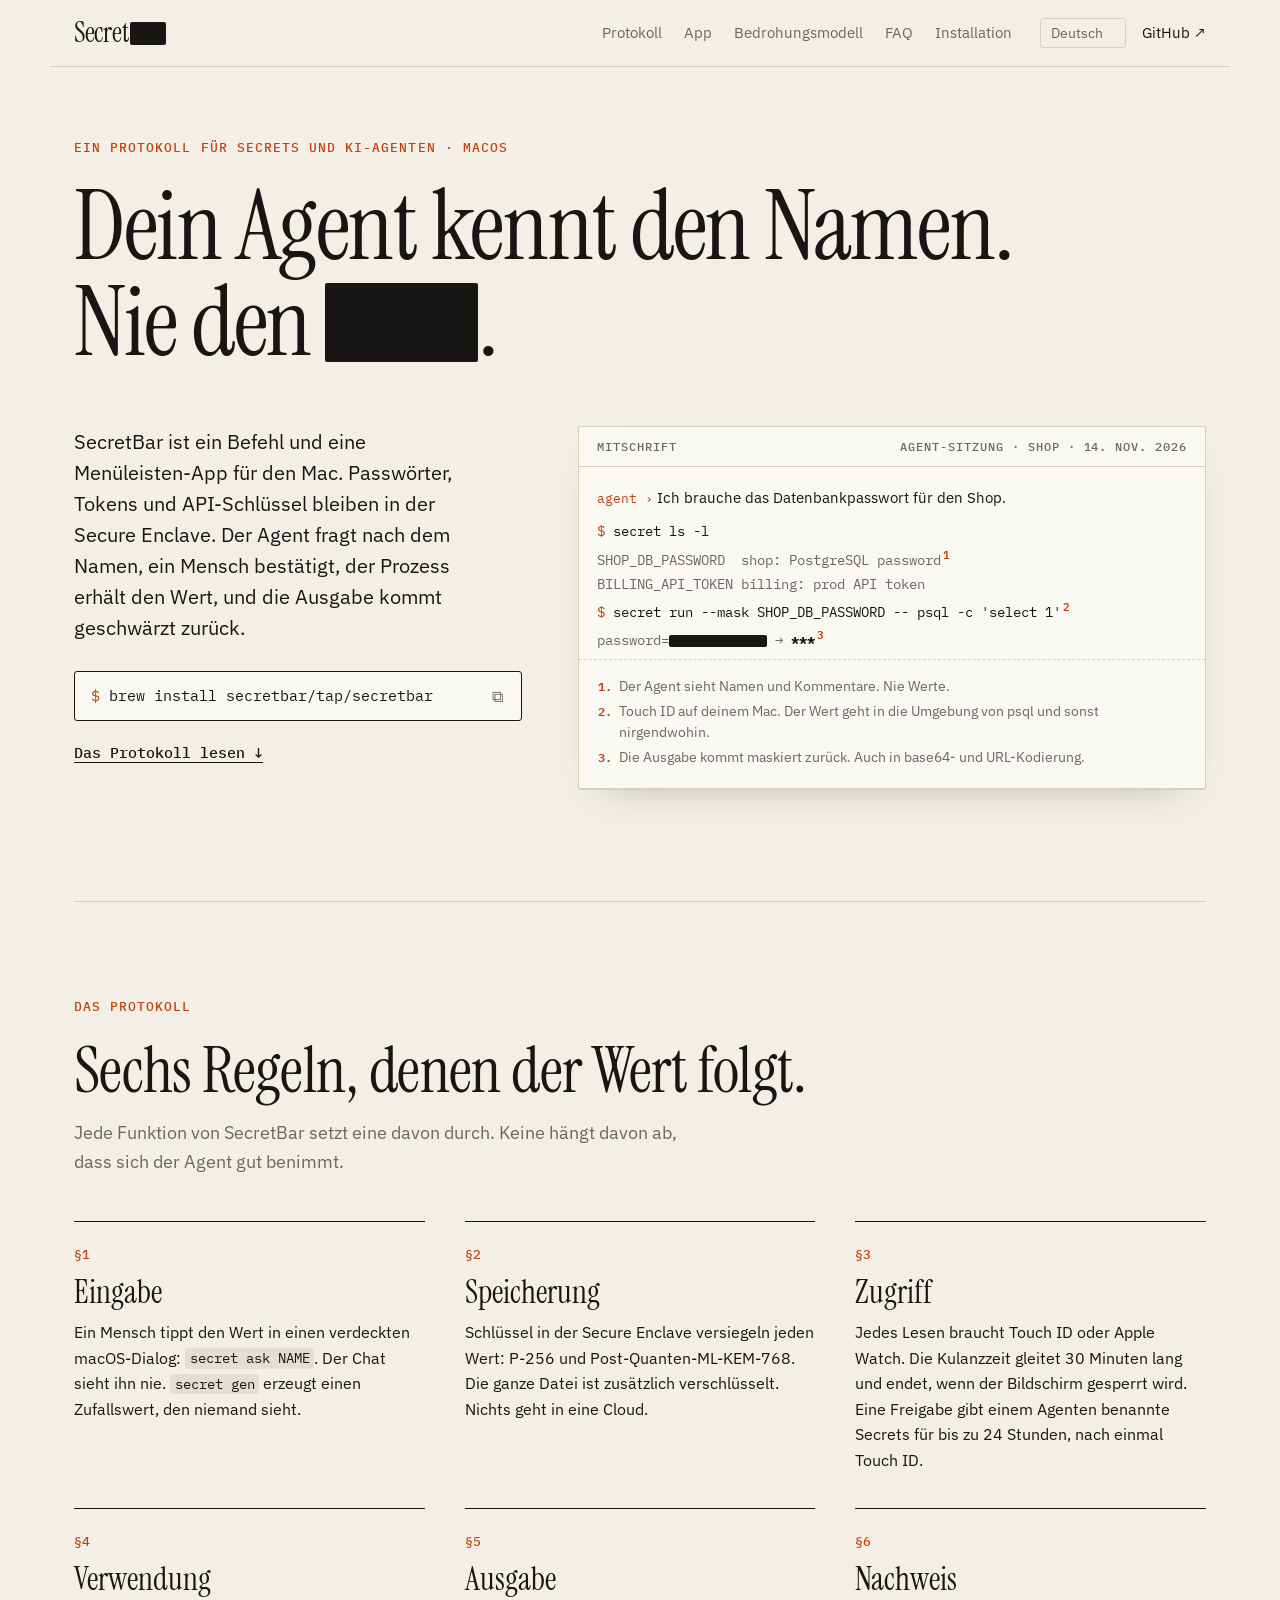
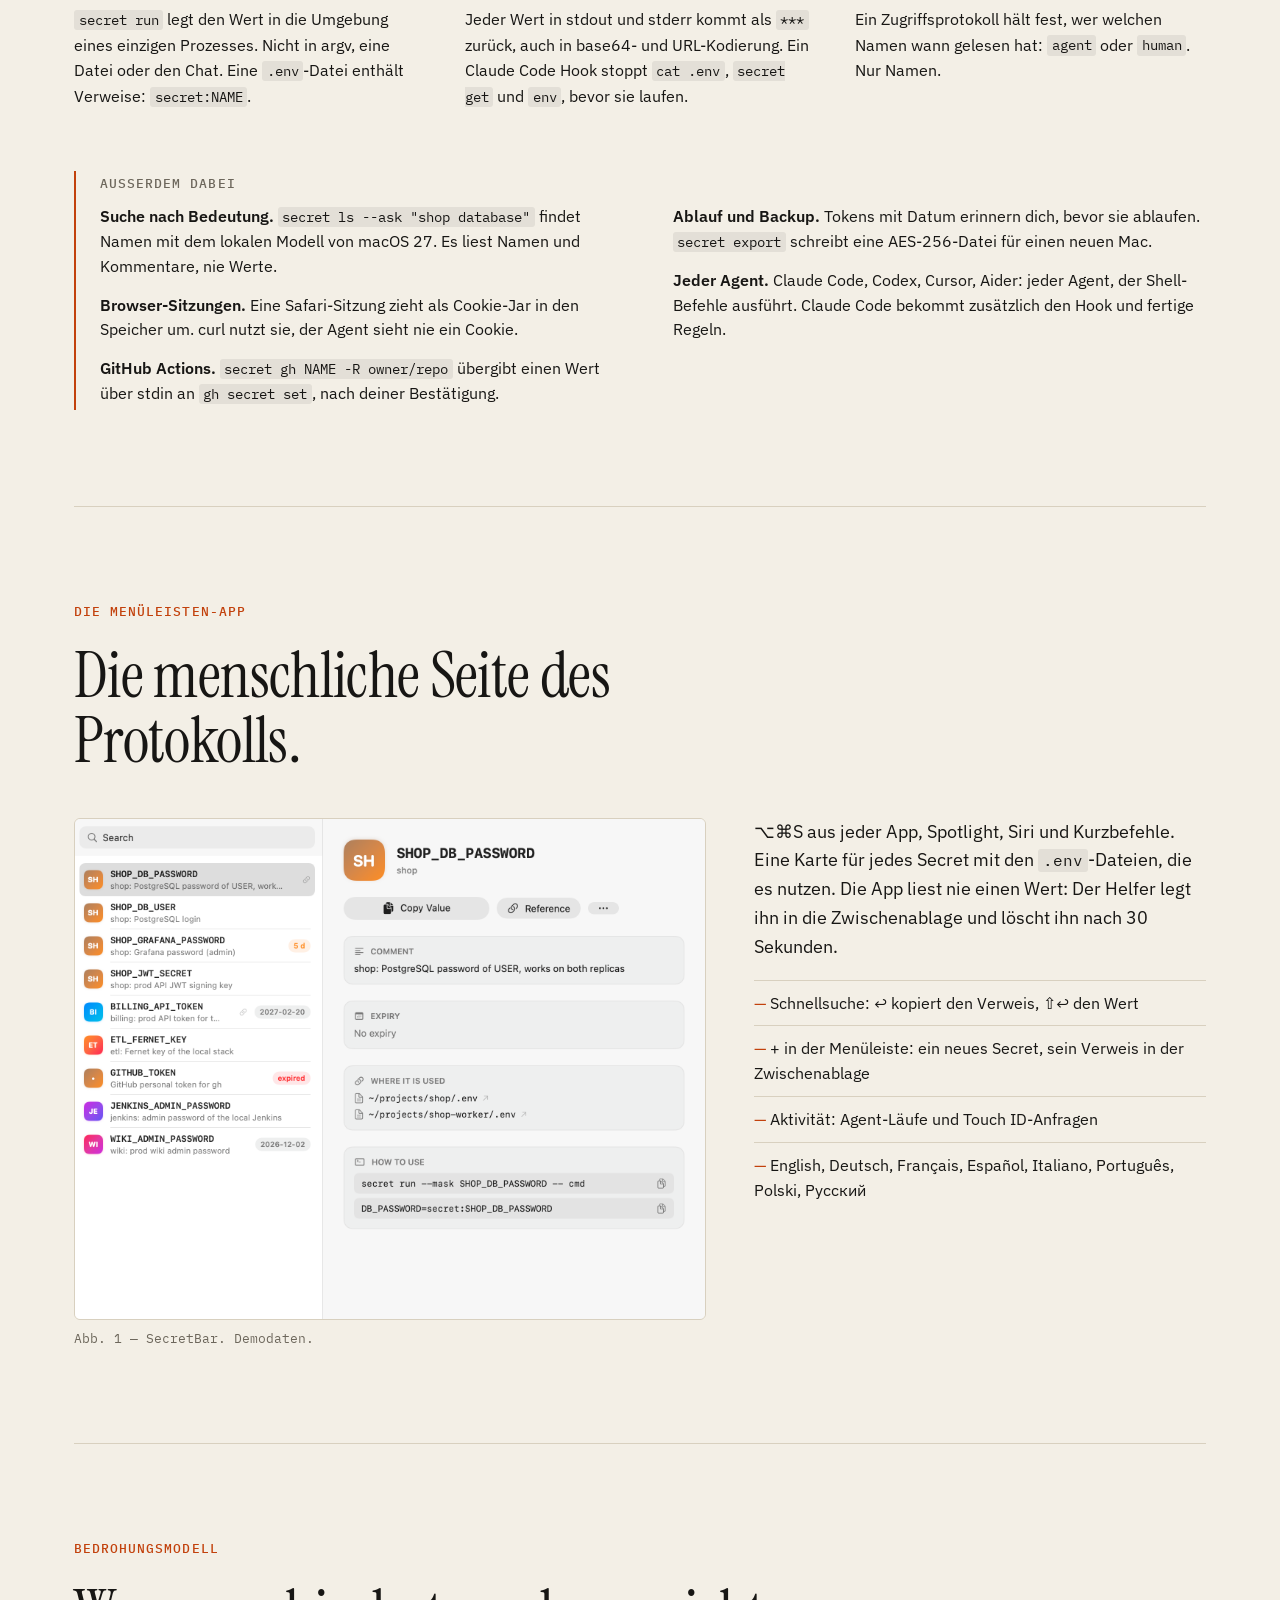
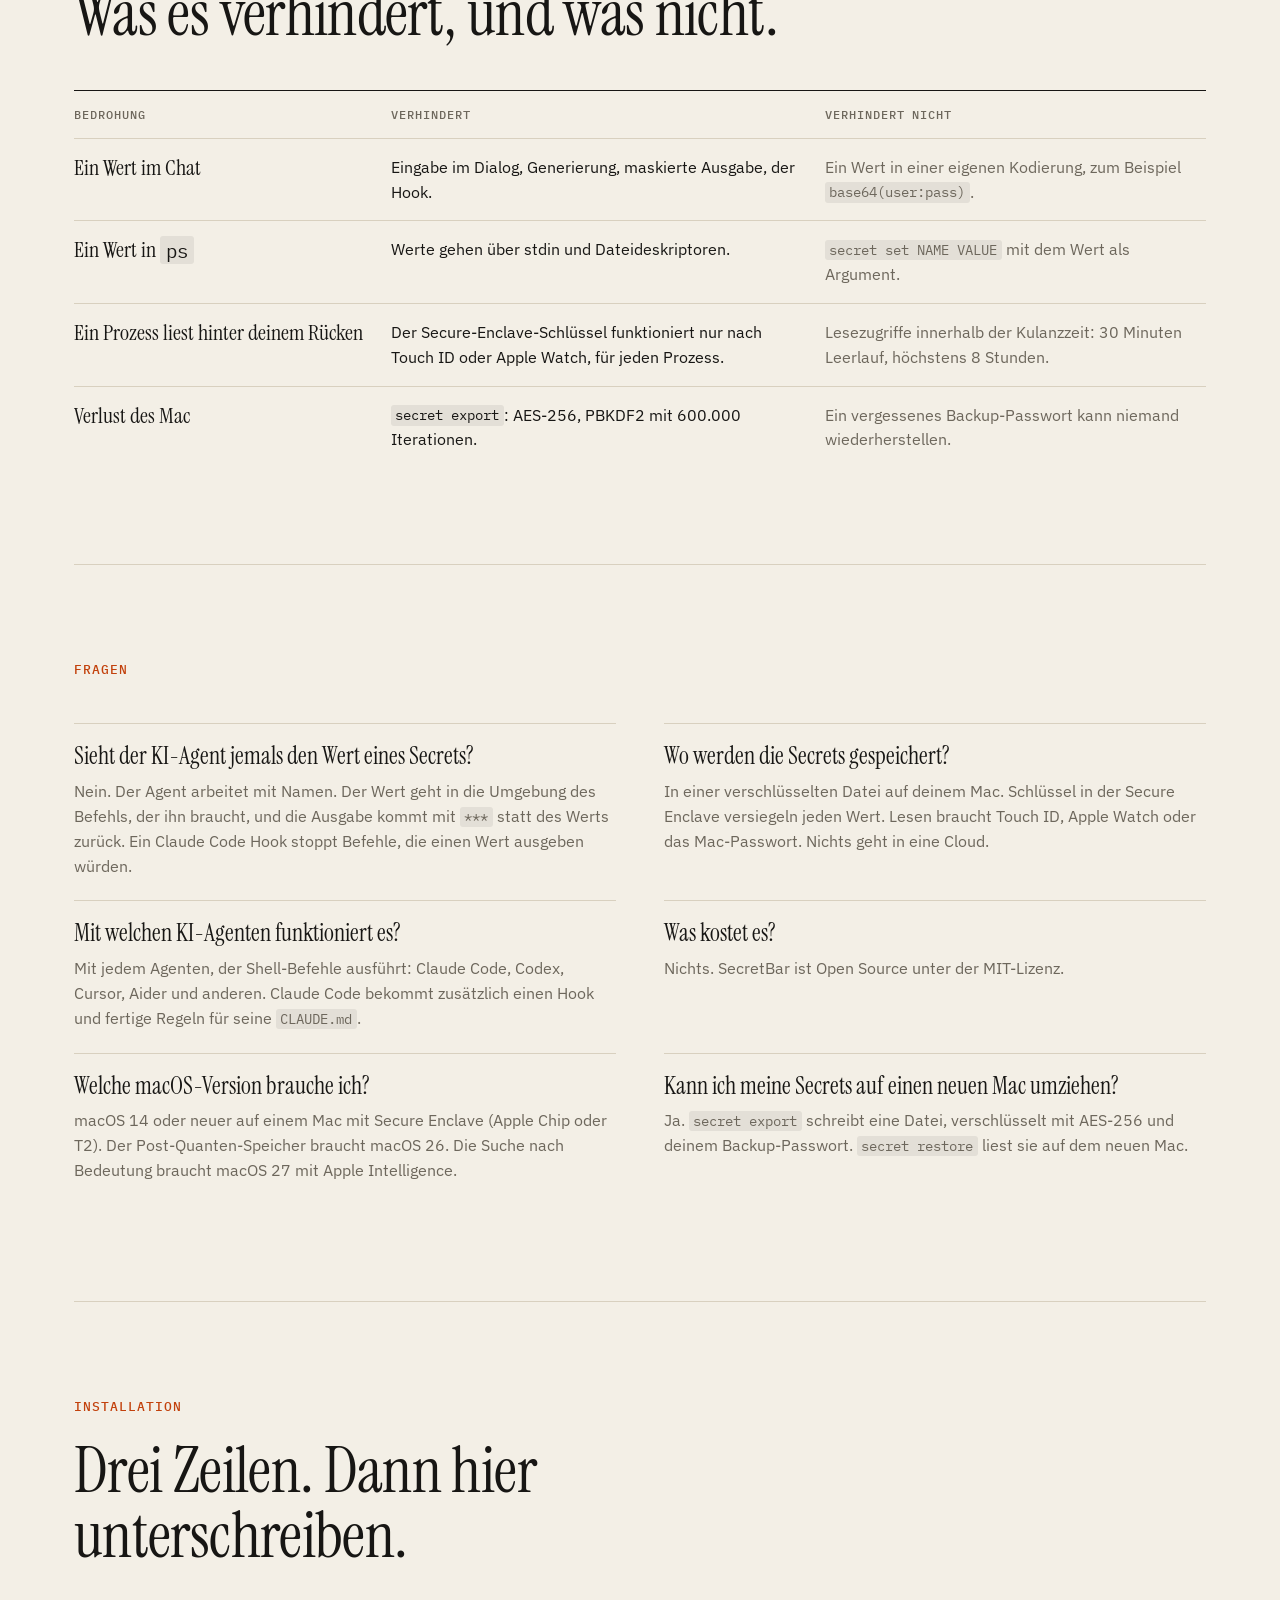
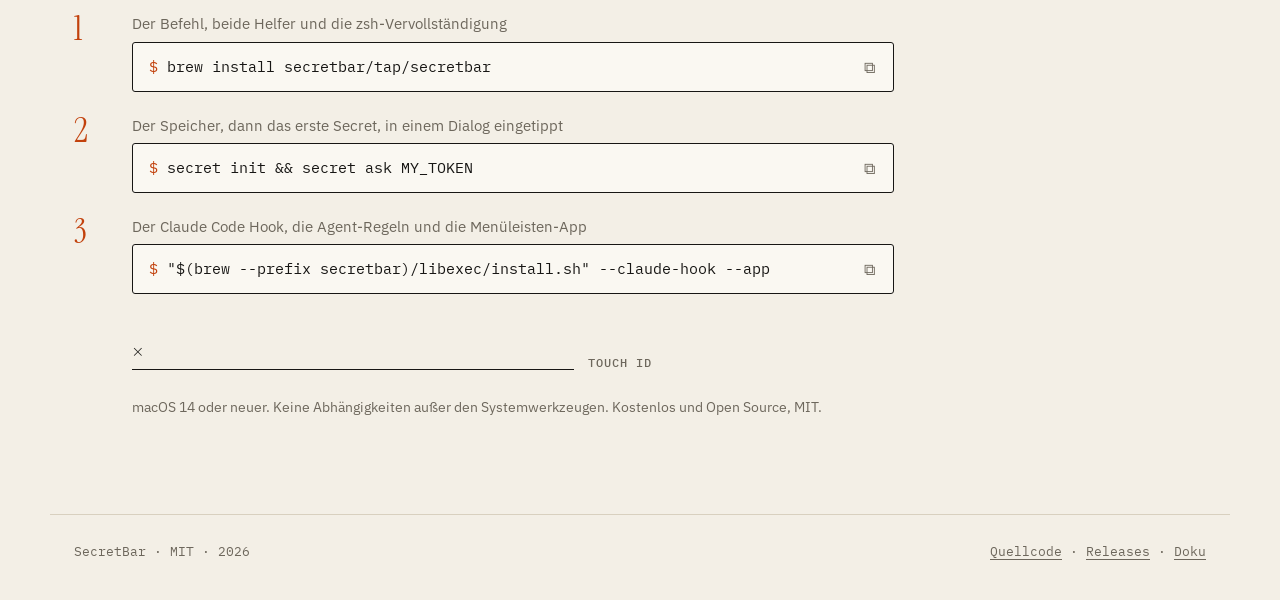
==== commit e9df83ed: "feat: redesign the landing as a redacted document Paper and ink instead of dark gradients. The headl" ====
--- a/de/index.html
+++ b/de/index.html
@@ -3,8 +3,8 @@
 <head>
 <meta charset="utf-8">
 <meta name="viewport" content="width=device-width, initial-scale=1">
-<title>SecretBar — Secrets, die Ihr KI-Agent nutzt, aber nie sieht</title>
-<meta name="description" content="SecretBar speichert Passwörter, Tokens und API-Schlüssel in der Secure Enclave Ihres Mac. Ihr KI-Agent nutzt sie per Name und sieht nie einen Wert. Befehlszeilentool und Menüleisten-App, kostenlos und Open Source.">
+<title>SecretBar — dein Agent kennt den Namen, nie den Wert</title>
+<meta name="description" content="SecretBar speichert Passwörter, Tokens und API-Schlüssel in der Secure Enclave deines Mac. Dein KI-Agent nutzt sie per Name und sieht nie einen Wert. Befehlszeilentool und Menüleisten-App, kostenlos und Open Source.">
 <link rel="canonical" href="https://secretbar.github.io/de/">
 <link rel="alternate" hreflang="en" href="https://secretbar.github.io/">
 <link rel="alternate" hreflang="de" href="https://secretbar.github.io/de/">
@@ -15,330 +15,184 @@
 <link rel="alternate" hreflang="pl" href="https://secretbar.github.io/pl/">
 <link rel="alternate" hreflang="ru" href="https://secretbar.github.io/ru/">
 <link rel="alternate" hreflang="x-default" href="https://secretbar.github.io/">
-<meta name="color-scheme" content="dark light">
-<meta name="theme-color" content="#07080c" media="(prefers-color-scheme: dark)">
-<meta name="theme-color" content="#f6f7fb" media="(prefers-color-scheme: light)">
+<meta name="color-scheme" content="light dark">
+<meta name="theme-color" content="#f3efe6" media="(prefers-color-scheme: light)">
+<meta name="theme-color" content="#151412" media="(prefers-color-scheme: dark)">
 <meta property="og:type" content="website">
 <meta property="og:site_name" content="SecretBar">
 <meta property="og:locale" content="de_DE">
-<meta property="og:title" content="SecretBar — Ihr Agent nutzt Secrets, sieht sie aber nie">
-<meta property="og:description" content="Secure-Enclave-Speicher mit Post-Quanten-Verschlüsselung, verdeckte Eingabe, maskierte Ausgabe, ein Claude Code Hook. macOS, MIT, keine Abhängigkeiten.">
+<meta property="og:title" content="SecretBar — dein Agent kennt den Namen, nie den Wert">
+<meta property="og:description" content="Ein Protokoll für Secrets und KI-Agenten unter macOS: verdeckte Eingabe, Secure Enclave mit Post-Quanten-Schlüsseln, Touch ID, maskierte Ausgabe, ein Claude Code Hook. MIT, keine Abhängigkeiten.">
 <meta property="og:url" content="https://secretbar.github.io/de/">
 <meta property="og:image" content="https://secretbar.github.io/assets/img/og.png">
 <meta property="og:image:width" content="1200">
 <meta property="og:image:height" content="630">
 <meta name="twitter:card" content="summary_large_image">
-<meta name="twitter:title" content="SecretBar — Ihr Agent nutzt Secrets, sieht sie aber nie">
-<meta name="twitter:description" content="Secure-Enclave-Speicher mit Post-Quanten-Verschlüsselung, verdeckte Eingabe, maskierte Ausgabe, ein Claude Code Hook. macOS, MIT, keine Abhängigkeiten.">
+<meta name="twitter:title" content="SecretBar — dein Agent kennt den Namen, nie den Wert">
+<meta name="twitter:description" content="Ein Protokoll für Secrets und KI-Agenten unter macOS: verdeckte Eingabe, Secure Enclave mit Post-Quanten-Schlüsseln, Touch ID, maskierte Ausgabe, ein Claude Code Hook. MIT, keine Abhängigkeiten.">
 <meta name="twitter:image" content="https://secretbar.github.io/assets/img/og.png">
 <link rel="icon" type="image/png" href="/assets/img/icon.png">
 <link rel="apple-touch-icon" href="/assets/img/icon.png">
 <link rel="preconnect" href="https://fonts.googleapis.com">
 <link rel="preconnect" href="https://fonts.gstatic.com" crossorigin>
-<link rel="preload" as="style" href="https://fonts.googleapis.com/css2?family=Inter:wght@400;500;600;700;800&family=JetBrains+Mono:wght@400;500;700&display=swap">
-<link href="https://fonts.googleapis.com/css2?family=Inter:wght@400;500;600;700;800&family=JetBrains+Mono:wght@400;500;700&display=swap" rel="stylesheet" media="print" onload="this.media='all'">
-<link rel="stylesheet" href="/assets/style.css">
+<link rel="stylesheet" href="https://fonts.googleapis.com/css2?family=Instrument+Serif:ital@0;1&family=PT+Serif:ital@0;1&family=IBM+Plex+Sans:wght@400;500;600&family=IBM+Plex+Mono:wght@400;500&display=swap">
+<link rel="stylesheet" href="/assets/paper.css">
 <script>document.documentElement.classList.add("js")</script>
-<script type="application/ld+json">[{"@context": "https://schema.org", "@type": "SoftwareApplication", "name": "SecretBar", "description": "SecretBar speichert Passwörter, Tokens und API-Schlüssel in der Secure Enclave Ihres Mac. Ihr KI-Agent nutzt sie per Name und sieht nie einen Wert. Befehlszeilentool und Menüleisten-App, kostenlos und Open Source.", "applicationCategory": "SecurityApplication", "operatingSystem": "macOS 14 or later", "url": "https://secretbar.github.io/de/", "downloadUrl": "https://github.com/secretbar/secretbar/releases", "installUrl": "https://secretbar.github.io/de/#install", "softwareVersion": "1.8.0", "license": "https://opensource.org/licenses/MIT", "isAccessibleForFree": true, "offers": {"@type": "Offer", "price": "0", "priceCurrency": "USD"}, "codeRepository": "https://github.com/secretbar/secretbar", "inLanguage": "de", "image": "https://secretbar.github.io/assets/img/og.png"}, {"@context": "https://schema.org", "@type": "FAQPage", "inLanguage": "de", "mainEntity": [{"@type": "Question", "name": "Sieht der KI-Agent jemals den Wert eines Secrets?", "acceptedAnswer": {"@type": "Answer", "text": "Nein. Der Agent arbeitet mit Namen. Der Wert geht in die Umgebung des Befehls, der ihn braucht, und die Ausgabe kommt mit *** statt des Werts zurück. Ein Claude Code Hook stoppt Befehle, die einen Wert ausgeben würden."}}, {"@type": "Question", "name": "Wo werden die Secrets gespeichert?", "acceptedAnswer": {"@type": "Answer", "text": "In einer verschlüsselten Datei auf Ihrem Mac. Schlüssel in der Secure Enclave versiegeln jeden Wert. Zum Lesen braucht es Touch ID, Apple Watch oder das Mac-Passwort. Nichts geht in eine Cloud."}}, {"@type": "Question", "name": "Mit welchen KI-Agenten funktioniert es?", "acceptedAnswer": {"@type": "Answer", "text": "Mit jedem Agenten, der Shell-Befehle ausführt: Claude Code, Codex, Cursor, Aider und andere. Claude Code erhält zusätzlich einen Hook und fertige Regeln für seine CLAUDE.md."}}, {"@type": "Question", "name": "Was kostet es?", "acceptedAnswer": {"@type": "Answer", "text": "Nichts. SecretBar ist Open Source unter der MIT-Lizenz."}}, {"@type": "Question", "name": "Welche macOS-Version brauche ich?", "acceptedAnswer": {"@type": "Answer", "text": "macOS 14 oder neuer auf einem Mac mit Secure Enclave (Apple Chip oder T2). Der Post-Quanten-Speicher braucht macOS 26. Die Suche nach Bedeutung braucht macOS 27 mit Apple Intelligence."}}, {"@type": "Question", "name": "Kann ich meine Secrets auf einen neuen Mac übertragen?", "acceptedAnswer": {"@type": "Answer", "text": "Ja. secret export schreibt eine Datei, verschlüsselt mit AES-256 und Ihrem Backup-Passwort. secret restore liest sie auf dem neuen Mac."}}]}]</script>
+<script type="application/ld+json">[{"@context": "https://schema.org", "@type": "SoftwareApplication", "name": "SecretBar", "description": "SecretBar speichert Passwörter, Tokens und API-Schlüssel in der Secure Enclave deines Mac. Dein KI-Agent nutzt sie per Name und sieht nie einen Wert. Befehlszeilentool und Menüleisten-App, kostenlos und Open Source.", "applicationCategory": "SecurityApplication", "operatingSystem": "macOS 14 or later", "url": "https://secretbar.github.io/de/", "downloadUrl": "https://github.com/secretbar/secretbar/releases", "installUrl": "https://secretbar.github.io/de/#install", "softwareVersion": "1.8.0", "license": "https://opensource.org/licenses/MIT", "isAccessibleForFree": true, "offers": {"@type": "Offer", "price": "0", "priceCurrency": "USD"}, "codeRepository": "https://github.com/secretbar/secretbar", "inLanguage": "de", "image": "https://secretbar.github.io/assets/img/og.png"}, {"@context": "https://schema.org", "@type": "FAQPage", "inLanguage": "de", "mainEntity": [{"@type": "Question", "name": "Sieht der KI-Agent jemals den Wert eines Secrets?", "acceptedAnswer": {"@type": "Answer", "text": "Nein. Der Agent arbeitet mit Namen. Der Wert geht in die Umgebung des Befehls, der ihn braucht, und die Ausgabe kommt mit *** statt des Werts zurück. Ein Claude Code Hook stoppt Befehle, die einen Wert ausgeben würden."}}, {"@type": "Question", "name": "Wo werden die Secrets gespeichert?", "acceptedAnswer": {"@type": "Answer", "text": "In einer verschlüsselten Datei auf deinem Mac. Schlüssel in der Secure Enclave versiegeln jeden Wert. Lesen braucht Touch ID, Apple Watch oder das Mac-Passwort. Nichts geht in eine Cloud."}}, {"@type": "Question", "name": "Mit welchen KI-Agenten funktioniert es?", "acceptedAnswer": {"@type": "Answer", "text": "Mit jedem Agenten, der Shell-Befehle ausführt: Claude Code, Codex, Cursor, Aider und anderen. Claude Code bekommt zusätzlich einen Hook und fertige Regeln für seine CLAUDE.md."}}, {"@type": "Question", "name": "Was kostet es?", "acceptedAnswer": {"@type": "Answer", "text": "Nichts. SecretBar ist Open Source unter der MIT-Lizenz."}}, {"@type": "Question", "name": "Welche macOS-Version brauche ich?", "acceptedAnswer": {"@type": "Answer", "text": "macOS 14 oder neuer auf einem Mac mit Secure Enclave (Apple Chip oder T2). Der Post-Quanten-Speicher braucht macOS 26. Die Suche nach Bedeutung braucht macOS 27 mit Apple Intelligence."}}, {"@type": "Question", "name": "Kann ich meine Secrets auf einen neuen Mac umziehen?", "acceptedAnswer": {"@type": "Answer", "text": "Ja. secret export schreibt eine Datei, verschlüsselt mit AES-256 und deinem Backup-Passwort. secret restore liest sie auf dem neuen Mac."}}]}]</script>
 </head>
 <body data-copied="In die Zwischenablage kopiert" data-copy-failed="Text auswählen und kopieren">
-<div class="bg" aria-hidden="true">
-  <div class="bg-grid"></div>
-  <div class="orb orb-a"></div>
-  <div class="orb orb-b"></div>
-  <div class="orb orb-c"></div>
-  <div class="spot"></div>
-</div>
 
-<header class="nav">
-  <a class="brand" href="#top" aria-label="SecretBar">
-    <img src="/assets/img/icon.png" alt="" width="28" height="28">
-    <span>SecretBar</span>
-  </a>
-  <nav class="nav-links" aria-label="Sections">
-    <a href="#flow">So funktioniert es</a>
-    <a href="#features">Funktionen</a>
-    <a href="#secretbar">Menüleisten-App</a>
-    <a href="#security">Sicherheit</a>
+<header class="top">
+  <a class="mark" href="#top" aria-label="SecretBar"><span class="mark-name">Secret<span class="rx rx-mark" aria-hidden="true">Bar</span></span></a>
+  <nav class="links" aria-label="Sections">
+    <a href="#protocol">Protokoll</a>
+    <a href="#app">App</a>
+    <a href="#threats">Bedrohungsmodell</a>
     <a href="#faq">FAQ</a>
     <a href="#install">Installation</a>
   </nav>
-  <div class="nav-end">
-    <label class="lang-switch"><span class="sr-only">Sprache</span>
-      <select id="lang" aria-label="Sprache"><option value="https://secretbar.github.io/" lang="en">English</option><option value="https://secretbar.github.io/de/" selected lang="de">Deutsch</option><option value="https://secretbar.github.io/fr/" lang="fr">Français</option><option value="https://secretbar.github.io/es/" lang="es">Español</option><option value="https://secretbar.github.io/it/" lang="it">Italiano</option><option value="https://secretbar.github.io/pt-PT/" lang="pt-PT">Português</option><option value="https://secretbar.github.io/pl/" lang="pl">Polski</option><option value="https://secretbar.github.io/ru/" lang="ru">Русский</option></select>
-    </label>
-    <a class="btn btn-ghost btn-sm" href="https://github.com/secretbar/secretbar">
-      <svg viewBox="0 0 16 16" width="16" height="16" aria-hidden="true"><path fill="currentColor" d="M8 0C3.58 0 0 3.58 0 8c0 3.54 2.29 6.53 5.47 7.59.4.07.55-.17.55-.38 0-.19-.01-.82-.01-1.49-2.01.37-2.53-.49-2.69-.94-.09-.23-.48-.94-.82-1.13-.28-.15-.68-.52-.01-.53.63-.01 1.08.58 1.23.82.72 1.21 1.87.87 2.33.66.07-.52.28-.87.51-1.07-1.78-.2-3.64-.89-3.64-3.95 0-.87.31-1.59.82-2.15-.08-.2-.36-1.02.08-2.12 0 0 .67-.21 2.2.82.64-.18 1.32-.27 2-.27.68 0 1.36.09 2 .27 1.53-1.04 2.2-.82 2.2-.82.44 1.1.16 1.92.08 2.12.51.56.82 1.27.82 2.15 0 3.07-1.87 3.75-3.65 3.95.29.25.54.73.54 1.48 0 1.07-.01 1.93-.01 2.2 0 .21.15.46.55.38A8.013 8.013 0 0016 8c0-4.42-3.58-8-8-8z"/></svg>
-      GitHub
-    </a>
+  <div class="top-end">
+    <label class="lang"><span class="sr">Sprache</span><select id="lang" aria-label="Sprache"><option value="https://secretbar.github.io/" lang="en">English</option><option value="https://secretbar.github.io/de/" selected lang="de">Deutsch</option><option value="https://secretbar.github.io/fr/" lang="fr">Français</option><option value="https://secretbar.github.io/es/" lang="es">Español</option><option value="https://secretbar.github.io/it/" lang="it">Italiano</option><option value="https://secretbar.github.io/pt-PT/" lang="pt-PT">Português</option><option value="https://secretbar.github.io/pl/" lang="pl">Polski</option><option value="https://secretbar.github.io/ru/" lang="ru">Русский</option></select></label>
+    <a class="gh" href="https://github.com/secretbar/secretbar">GitHub ↗</a>
   </div>
 </header>
 
 <main id="top">
 
 <section class="hero">
-  <div class="hero-copy">
-    <p class="eyebrow reveal"><span class="dot"></span> macOS · Secure Enclave · Claude Code</p>
-    <h1 class="reveal">Ihr Agent nutzt Secrets.<br><span class="grad">Er sieht sie nie.</span></h1>
-    <p class="lede reveal">SecretBar speichert Passwörter, Tokens und API-Schlüssel in der Secure Enclave Ihres Mac. Der Agent arbeitet mit Namen. Die Werte gehen direkt in den Prozess, der sie braucht, und kommen als <span class="mask-chip">***</span> zurück.</p>
-    <div class="cta reveal">
-      <div class="install" data-copy="brew install secretbar/tap/secretbar">
-        <span class="prompt">$</span>
-        <code>brew install secretbar/tap/secretbar</code>
-        <button class="copy" type="button" aria-label="Installationsbefehl kopieren">
-          <svg viewBox="0 0 24 24" width="16" height="16" aria-hidden="true"><path fill="none" stroke="currentColor" stroke-width="2" d="M9 9h10v10H9zM5 15V5h10"/></svg>
-        </button>
+  <p class="kicker">Ein Protokoll für Secrets und KI-Agenten · macOS</p>
+  <h1 class="display">Dein Agent kennt den Namen.<br>Nie den <span class="rx rx-hero" tabindex="0" data-hint="Touch ID erforderlich">Wert</span>.</h1>
+  <div class="hero-grid">
+    <div class="hero-text">
+      <p class="lede">SecretBar ist ein Befehl und eine Menüleisten-App für den Mac. Passwörter, Tokens und API-Schlüssel bleiben in der Secure Enclave. Der Agent fragt nach dem Namen, ein Mensch bestätigt, der Prozess erhält den Wert, und die Ausgabe kommt geschwärzt zurück.</p>
+      <div class="cmd" data-copy="brew install secretbar/tap/secretbar"><code><span class="pr">$</span> brew install secretbar/tap/secretbar</code><button class="copy" type="button" aria-label="Installationsbefehl kopieren">⧉</button></div>
+      <a class="arrow" href="#protocol">Das Protokoll lesen ↓</a>
+    </div>
+
+    <figure class="doc" aria-label="Mitschrift">
+      <figcaption class="doc-head"><span>Mitschrift</span><span>Agent-Sitzung · shop · 14. Nov. 2026</span></figcaption>
+      <div class="doc-body">
+        <p class="line agent"><span class="who">agent ›</span> Ich brauche das Datenbankpasswort für den Shop.</p>
+        <p class="line"><span class="pr">$</span> secret ls -l</p>
+        <p class="line out">SHOP_DB_PASSWORD&nbsp;&nbsp;shop: PostgreSQL password<sup>1</sup></p>
+        <p class="line out">BILLING_API_TOKEN billing: prod API token</p>
+        <p class="line"><span class="pr">$</span> secret run --mask SHOP_DB_PASSWORD -- psql -c 'select 1'<sup>2</sup></p>
+        <p class="line out">password=<span class="rx rx-line">k9#Vq2!xR7mW</span> → <b>***</b><sup>3</sup></p>
       </div>
-      <a class="btn btn-primary" href="#flow">So funktioniert es</a>
-    </div>
-    <ul class="facts reveal" aria-label="Fakten">
-      <li><b>0</b> Abhängigkeiten</li>
-      <li><b>bash 3.2</b> + Swift-Helfer</li>
-      <li><b>MIT</b>-Lizenz</li>
+      <ol class="notes">
+        <li>Der Agent sieht Namen und Kommentare. Nie Werte.</li>
+        <li>Touch ID auf deinem Mac. Der Wert geht in die Umgebung von psql und sonst nirgendwohin.</li>
+        <li>Die Ausgabe kommt maskiert zurück. Auch in base64- und URL-Kodierung.</li>
+      </ol>
+    </figure>
+  </div>
+</section>
+
+<section class="sec" id="protocol">
+  <header class="sec-head">
+    <p class="kicker">Das Protokoll</p>
+    <h2 class="display2">Sechs Regeln, denen der Wert folgt.</h2>
+    <p class="sub">Jede Funktion von SecretBar setzt eine davon durch. Keine hängt davon ab, dass sich der Agent gut benimmt.</p>
+  </header>
+  <ol class="clauses">
+    <li><span class="no">§1</span><h3>Eingabe</h3><p>Ein Mensch tippt den Wert in einen verdeckten macOS-Dialog: <code>secret ask NAME</code>. Der Chat sieht ihn nie. <code>secret gen</code> erzeugt einen Zufallswert, den niemand sieht.</p></li>
+    <li><span class="no">§2</span><h3>Speicherung</h3><p>Schlüssel in der Secure Enclave versiegeln jeden Wert: P-256 und Post-Quanten-ML-KEM-768. Die ganze Datei ist zusätzlich verschlüsselt. Nichts geht in eine Cloud.</p></li>
+    <li><span class="no">§3</span><h3>Zugriff</h3><p>Jedes Lesen braucht Touch ID oder Apple Watch. Die Kulanzzeit gleitet 30 Minuten lang und endet, wenn der Bildschirm gesperrt wird. Eine Freigabe gibt einem Agenten benannte Secrets für bis zu 24 Stunden, nach einmal Touch ID.</p></li>
+    <li><span class="no">§4</span><h3>Verwendung</h3><p><code>secret run</code> legt den Wert in die Umgebung eines einzigen Prozesses. Nicht in argv, eine Datei oder den Chat. Eine <code>.env</code>-Datei enthält Verweise: <code>secret:NAME</code>.</p></li>
+    <li><span class="no">§5</span><h3>Ausgabe</h3><p>Jeder Wert in stdout und stderr kommt als <code>***</code> zurück, auch in base64- und URL-Kodierung. Ein Claude Code Hook stoppt <code>cat .env</code>, <code>secret get</code> und <code>env</code>, bevor sie laufen.</p></li>
+    <li><span class="no">§6</span><h3>Nachweis</h3><p>Ein Zugriffsprotokoll hält fest, wer welchen Namen wann gelesen hat: <code>agent</code> oder <code>human</code>. Nur Namen.</p></li>
+  </ol>
+  <aside class="appendix">
+    <h3>Außerdem dabei</h3>
+    <ul>
+      <li><b>Suche nach Bedeutung.</b> <code>secret ls --ask "shop database"</code> findet Namen mit dem lokalen Modell von macOS 27. Es liest Namen und Kommentare, nie Werte.</li>
+      <li><b>Browser-Sitzungen.</b> Eine Safari-Sitzung zieht als Cookie-Jar in den Speicher um. curl nutzt sie, der Agent sieht nie ein Cookie.</li>
+      <li><b>GitHub Actions.</b> <code>secret gh NAME -R owner/repo</code> übergibt einen Wert über stdin an <code>gh secret set</code>, nach deiner Bestätigung.</li>
+      <li><b>Ablauf und Backup.</b> Tokens mit Datum erinnern dich, bevor sie ablaufen. <code>secret export</code> schreibt eine AES-256-Datei für einen neuen Mac.</li>
+      <li><b>Jeder Agent.</b> Claude Code, Codex, Cursor, Aider: jeder Agent, der Shell-Befehle ausführt. Claude Code bekommt zusätzlich den Hook und fertige Regeln.</li>
     </ul>
-  </div>
+  </aside>
+</section>
 
-  <div class="hero-demo reveal" aria-label="Terminal-Demo">
-    <div class="window term" id="term">
-      <div class="titlebar"><i></i><i></i><i></i><span>zsh — Agent-Sitzung</span></div>
-      <pre class="term-body" id="term-body" aria-live="off"></pre>
-      <div class="dialog" id="dialog" aria-hidden="true">
-        <div class="dialog-icon"><img src="/assets/img/icon.png" alt="" width="44" height="44"></div>
-        <div class="dialog-text">
-          <b>secret</b>
-          <span>Token von github.com/settings/tokens einsetzen</span>
-          <div class="field"><span id="dialog-dots"></span><span class="caret"></span></div>
-          <div class="dialog-btns"><span>Abbrechen</span><span class="ok">OK</span></div>
-        </div>
-      </div>
-      <div class="touchid" id="touchid" aria-hidden="true">
-        <svg viewBox="0 0 64 64" width="64" height="64">
-          <g fill="none" stroke="currentColor" stroke-width="2.6" stroke-linecap="round">
-            <path class="fp" d="M20 50c-3-5-4-10-4-16 0-9 7-16 16-16s16 7 16 16"/>
-            <path class="fp" d="M26 54c-2-6-3-12-3-19 0-5 4-9 9-9s9 4 9 9c0 4 0 8-1 12"/>
-            <path class="fp" d="M32 35c0 8 1 14 4 20"/>
-            <path class="fp" d="M14 24c4-8 10-12 18-12 9 0 15 4 19 11"/>
-            <path class="fp" d="M47 47c1-4 1-8 1-12"/>
-          </g>
-        </svg>
-        <span>Touch ID, um GITHUB_TOKEN für gh zu verwenden</span>
-      </div>
+<section class="sec" id="app">
+  <header class="sec-head">
+    <p class="kicker">Die Menüleisten-App</p>
+    <h2 class="display2">Die menschliche Seite des Protokolls.</h2>
+  </header>
+  <div class="app-grid">
+    <figure class="fig">
+      <picture>
+        <source srcset="/assets/img/main-dark.png" media="(prefers-color-scheme: dark)">
+        <img src="/assets/img/main-light.png" alt="Hauptfenster von SecretBar mit einer Liste von Secrets und der Karte von SHOP_DB_PASSWORD" width="856" height="680" loading="lazy">
+      </picture>
+      <figcaption>Abb. 1 — SecretBar. Demodaten.</figcaption>
+    </figure>
+    <div class="app-text">
+      <p>⌥⌘S aus jeder App, Spotlight, Siri und Kurzbefehle. Eine Karte für jedes Secret mit den <code>.env</code>-Dateien, die es nutzen. Die App liest nie einen Wert: Der Helfer legt ihn in die Zwischenablage und löscht ihn nach 30 Sekunden.</p>
+      <ul class="dash">
+        <li>Schnellsuche: ↩ kopiert den Verweis, ⇧↩ den Wert</li>
+        <li>+ in der Menüleiste: ein neues Secret, sein Verweis in der Zwischenablage</li>
+        <li>Aktivität: Agent-Läufe und Touch ID-Anfragen</li>
+        <li>English, Deutsch, Français, Español, Italiano, Português, Polski, Русский</li>
+      </ul>
     </div>
   </div>
 </section>
 
-<section class="marquee" aria-label="Funktioniert mit">
-  <div class="marquee-track">
-    <span>Claude Code</span><span>Codex</span><span>GitHub Actions</span><span>.env</span><span>Touch ID</span><span>Apple Watch</span><span>Spotlight</span><span>Siri</span><span>Shortcuts</span><span>Safari</span><span>Homebrew</span>
-    <span>Claude Code</span><span>Codex</span><span>GitHub Actions</span><span>.env</span><span>Touch ID</span><span>Apple Watch</span><span>Spotlight</span><span>Siri</span><span>Shortcuts</span><span>Safari</span><span>Homebrew</span>
+<section class="sec" id="threats">
+  <header class="sec-head">
+    <p class="kicker">Bedrohungsmodell</p>
+    <h2 class="display2">Was es verhindert, und was nicht.</h2>
+  </header>
+  <div class="table-wrap">
+    <table class="threats">
+      <thead><tr><th>Bedrohung</th><th>Verhindert</th><th>Verhindert nicht</th></tr></thead>
+      <tbody>
+        <tr><th>Ein Wert im Chat</th><td>Eingabe im Dialog, Generierung, maskierte Ausgabe, der Hook.</td><td>Ein Wert in einer eigenen Kodierung, zum Beispiel <code>base64(user:pass)</code>.</td></tr>
+        <tr><th>Ein Wert in <code>ps</code></th><td>Werte gehen über stdin und Dateideskriptoren.</td><td><code>secret set NAME VALUE</code> mit dem Wert als Argument.</td></tr>
+        <tr><th>Ein Prozess liest hinter deinem Rücken</th><td>Der Secure-Enclave-Schlüssel funktioniert nur nach Touch ID oder Apple Watch, für jeden Prozess.</td><td>Lesezugriffe innerhalb der Kulanzzeit: 30 Minuten Leerlauf, höchstens 8 Stunden.</td></tr>
+        <tr><th>Verlust des Mac</th><td><code>secret export</code>: AES-256, PBKDF2 mit 600.000 Iterationen.</td><td>Ein vergessenes Backup-Passwort kann niemand wiederherstellen.</td></tr>
+      </tbody>
+    </table>
   </div>
 </section>
 
-<section class="section" id="flow">
-  <div class="section-head reveal">
-    <p class="kicker">So funktioniert es</p>
-    <h2>Der Wert nimmt einen Weg<br>am Agenten vorbei.</h2>
-    <p class="sub">Beim Schreiben und beim Lesen. Der Agent fragt ein Secret per Name an. Ein Mensch tippt oder bestätigt. Der Prozess erhält den Wert. Die Ausgabe kommt maskiert zurück.</p>
-  </div>
-
-  <div class="flow reveal" id="flow-diagram">
-    <svg class="flow-lines" viewBox="0 0 1000 260" preserveAspectRatio="none" aria-hidden="true">
-      <defs>
-        <linearGradient id="lg" x1="0" x2="1">
-          <stop offset="0" stop-color="var(--c1)"/><stop offset=".5" stop-color="var(--c2)"/><stop offset="1" stop-color="var(--c3)"/>
-        </linearGradient>
-      </defs>
-      <path id="flow-path" d="M60 130 C 180 130, 200 60, 300 60 S 440 130, 500 130 S 640 200, 700 200 S 840 130, 940 130" fill="none" stroke="url(#lg)" stroke-width="2.5" stroke-dasharray="6 8"/>
-      <circle r="7" class="packet" id="packet"/>
-      <circle r="16" class="packet-glow" id="packet-glow"/>
-    </svg>
-    <ol class="flow-nodes">
-      <li style="--x:6%;--y:50%"><span class="node-ico"><svg viewBox="0 0 24 24" width="20" height="20" aria-hidden="true"><circle cx="12" cy="8" r="4" fill="none" stroke="currentColor" stroke-width="2"/><path d="M4 21c1-4 4-6 8-6s7 2 8 6" fill="none" stroke="currentColor" stroke-width="2"/></svg></span><b>Mensch</b><small>tippt in ein verdecktes Feld</small></li>
-      <li style="--x:30%;--y:23%"><span class="node-ico"><svg viewBox="0 0 24 24" width="20" height="20" aria-hidden="true"><rect x="3" y="6" width="18" height="12" rx="2" fill="none" stroke="currentColor" stroke-width="2"/><path d="M7 14h10M7 10h.01M11 10h.01M15 10h.01" stroke="currentColor" stroke-width="2" stroke-linecap="round"/></svg></span><b>secret ask</b><small>macOS-Dialog, nicht der Chat</small></li>
-      <li style="--x:50%;--y:50%" class="chip-node"><span class="chip" aria-hidden="true"><i></i></span><b>Secure Enclave</b><small>P-256 + ML-KEM-768, Lesen mit Touch ID</small></li>
-      <li style="--x:70%;--y:77%"><span class="node-ico"><svg viewBox="0 0 24 24" width="20" height="20" aria-hidden="true"><path d="M5 7l5 5-5 5M12 17h7" fill="none" stroke="currentColor" stroke-width="2" stroke-linecap="round"/></svg></span><b>secret run</b><small>Wert in die Umgebung von cmd</small></li>
-      <li style="--x:94%;--y:50%"><span class="node-ico"><svg viewBox="0 0 24 24" width="20" height="20" aria-hidden="true"><rect x="5" y="8" width="14" height="11" rx="3" fill="none" stroke="currentColor" stroke-width="2"/><path d="M12 4v4M9 13h.01M15 13h.01" stroke="currentColor" stroke-width="2" stroke-linecap="round"/></svg></span><b>Agent</b><small>sieht <code>***</code></small></li>
-    </ol>
-  </div>
-
-  <div class="split">
-    <div class="pane reveal">
-      <p class="pane-label">Was der Agent sieht</p>
-      <pre class="code"><span class="c-p">$</span> secret ls -l
-SHOP_DB_PASSWORD   shop: PostgreSQL password
-BILLING_API_TOKEN  billing: prod API token
-GITHUB_TOKEN       GitHub token for gh
-
-<span class="c-p">$</span> secret run --mask GITHUB_TOKEN -- gh api user
-{ "login": "you", "token": "<span class="masked">***</span>" }</pre>
-    </div>
-    <div class="pane pane-hot reveal">
-      <p class="pane-label">Was der Prozess erhält</p>
-      <pre class="code">GITHUB_TOKEN=<span class="scramble" data-final="ghp_••••••••••••••••••••••••••••••••">ghp_••••••••••••••••••••••••••••••••</span>
-<span class="c-dim"># nur in der Umgebung von gh,
-# nur nach Touch ID,
-# nie in argv, nie im Chat.</span></pre>
-      <div class="badge-row"><span class="pill">stdin, nicht argv</span><span class="pill">maskiert: roh · base64 · URL</span><span class="pill">Zugriffsprotokoll</span></div>
-    </div>
-  </div>
+<section class="sec" id="faq">
+  <header class="sec-head">
+    <p class="kicker">Fragen</p>
+  </header>
+  <dl class="faq">
+    <div><dt>Sieht der KI-Agent jemals den Wert eines Secrets?</dt><dd>Nein. Der Agent arbeitet mit Namen. Der Wert geht in die Umgebung des Befehls, der ihn braucht, und die Ausgabe kommt mit <code>***</code> statt des Werts zurück. Ein Claude Code Hook stoppt Befehle, die einen Wert ausgeben würden.</dd></div>
+    <div><dt>Wo werden die Secrets gespeichert?</dt><dd>In einer verschlüsselten Datei auf deinem Mac. Schlüssel in der Secure Enclave versiegeln jeden Wert. Lesen braucht Touch ID, Apple Watch oder das Mac-Passwort. Nichts geht in eine Cloud.</dd></div>
+    <div><dt>Mit welchen KI-Agenten funktioniert es?</dt><dd>Mit jedem Agenten, der Shell-Befehle ausführt: Claude Code, Codex, Cursor, Aider und anderen. Claude Code bekommt zusätzlich einen Hook und fertige Regeln für seine <code>CLAUDE.md</code>.</dd></div>
+    <div><dt>Was kostet es?</dt><dd>Nichts. SecretBar ist Open Source unter der MIT-Lizenz.</dd></div>
+    <div><dt>Welche macOS-Version brauche ich?</dt><dd>macOS 14 oder neuer auf einem Mac mit Secure Enclave (Apple Chip oder T2). Der Post-Quanten-Speicher braucht macOS 26. Die Suche nach Bedeutung braucht macOS 27 mit Apple Intelligence.</dd></div>
+    <div><dt>Kann ich meine Secrets auf einen neuen Mac umziehen?</dt><dd>Ja. <code>secret export</code> schreibt eine Datei, verschlüsselt mit AES-256 und deinem Backup-Passwort. <code>secret restore</code> liest sie auf dem neuen Mac.</dd></div>
+  </dl>
 </section>
 
-<section class="section" id="features">
-  <div class="section-head reveal">
-    <p class="kicker">Funktionen</p>
-    <h2>Gemacht für die Arbeit mit einem Agenten.</h2>
-  </div>
-  <div class="bento">
-    <article class="card card-wide reveal tilt">
-      <div class="card-ico">⌘</div>
-      <h3>Verdeckte Eingabe</h3>
-      <p><code>secret ask NAME</code> öffnet einen macOS-Dialog. Sie tippen den Wert. Der Agent erhält <code>stored: NAME</code>. <code>secret gen</code> erzeugt einen Zufallswert, den niemand sieht.</p>
-      <pre class="mini"><span class="c-p">$</span> secret gen -l 32 -c "shop: db password" SHOP_DB_PASSWORD
-stored: SHOP_DB_PASSWORD</pre>
-    </article>
-    <article class="card reveal tilt">
-      <div class="card-ico">***</div>
-      <h3>Maskierte Ausgabe</h3>
-      <p><code>run --mask</code> ersetzt jeden Wert in stdout und stderr durch <code>***</code>, auch in base64- und URL-Kodierung. Unter Claude Code immer aktiv.</p>
-    </article>
-    <article class="card reveal tilt">
-      <div class="card-ico"><svg viewBox="0 0 24 24" width="22" height="22" aria-hidden="true"><circle cx="12" cy="12" r="9" fill="none" stroke="currentColor" stroke-width="2"/><path d="M6 6l12 12" stroke="currentColor" stroke-width="2"/></svg></div>
-      <h3>Claude Code Hook</h3>
-      <p>Stoppt <code>secret get</code>, <code>cat .env</code>, <code>security … -w</code> und <code>env</code> in <code>run</code>, bevor sie starten.</p>
-      <div class="blocked"><code>cat .env</code><span>Von SecretBar blockiert</span></div>
-    </article>
-    <article class="card reveal tilt">
-      <div class="card-ico">PQ</div>
-      <h3>Post-Quanten-Speicher</h3>
-      <p>Ab macOS 26 versiegeln zwei Secure-Enclave-Schlüssel jeden Wert: P-256 und ML-KEM-768. Eine heute kopierte Datei bleibt auch für einen künftigen Quantencomputer verschlossen. <code>secret touchid pq</code> konvertiert einen alten Speicher nach einmal Touch ID.</p>
-    </article>
-    <article class="card reveal tilt">
-      <div class="card-ico">&#9202;</div>
-      <h3>Freigabe für einen Agenten</h3>
-      <p><code>secret lease --for 8h NAME…</code> hält die genannten Secrets bis zu 24 Stunden bereit, nach einmal Touch ID, das sie benennt. Sie bleiben bei gesperrtem Bildschirm lesbar. Jeder andere Name scheitert sofort mit <code>not leased</code>. <code>secret lease --revoke</code> beendet die Freigabe.</p>
-    </article>
-    <article class="card reveal tilt">
-      <div class="card-ico">?</div>
-      <h3>Suche nach Bedeutung</h3>
-      <p><code>secret ls --ask "shop database password"</code> findet Namen mit dem lokalen Apple-Modell von macOS 27. Das Modell sieht nur Namen und Kommentare, nie einen Wert, und nichts verlässt den Mac.</p>
-    </article>
-    <article class="card reveal tilt">
-      <div class="card-ico">⇪</div>
-      <h3>GitHub Actions</h3>
-      <p><code>secret gh NAME -R owner/repo</code> übergibt einen Wert über stdin an <code>gh secret set</code>, nachdem Sie bestätigt haben.</p>
-    </article>
-    <article class="card reveal tilt">
-      <div class="card-ico">&#127850;</div>
-      <h3>Browsersitzungen</h3>
-      <p><code>secret cookie pull DOMAIN --all --as NAME</code> übernimmt eine Safari-Sitzung als Cookie-Jar in den Speicher. Eine Safari-Erweiterung erfasst reine Sitzungscookies. <code>secret run --cookie-jar NAME</code> gibt curl ein temporäres Jar, das nach dem Befehl gelöscht wird.</p>
-    </article>
-    <article class="card reveal tilt">
-      <div class="card-ico">.env</div>
-      <h3>Verweise statt Werte</h3>
-      <p><code>TOKEN=secret:MY_TOKEN</code> in Ihrer <code>.env</code>. <code>secret import</code> übernimmt eine bestehende Datei. <code>secret check</code> zeigt, was fehlt.</p>
-    </article>
-    <article class="card card-wide reveal tilt">
-      <div class="card-ico">≡</div>
-      <h3>Zugriffsprotokoll</h3>
-      <p>Wer welches Secret wann gelesen hat: <code>agent</code> oder <code>human</code>. Nur Namen.</p>
-      <pre class="mini">2026-10-23 09:12  run   agent  SHOP_DB_USER SHOP_DB_PASSWORD  psql
-2026-10-23 09:40  copy  human  BILLING_API_TOKEN
-2026-10-23 10:02  gh    agent  DEPLOY_KEY  -R acme/shop</pre>
-    </article>
-    <article class="card reveal tilt">
-      <div class="card-ico">⌛︎</div>
-      <h3>Ablauf und Backup</h3>
-      <p><code>-x 2026-12-31</code> markiert ein Token mit Ablaufdatum. <code>secret ls --expiring</code> und SecretBar erinnern Sie. <code>secret export</code> schreibt eine AES-256-Datei für einen neuen Mac.</p>
-    </article>
-    <article class="card card-wide reveal tilt">
-      <div class="card-ico">&gt;_</div>
-      <h3>Funktioniert mit jedem Agenten</h3>
-      <p>Claude Code, Codex, Cursor, Aider: Jeder Agent, der Shell-Befehle ausführt, nutzt <code>secret run</code>. Claude Code bekommt zusätzlich den Hook und fertige Regeln für <code>CLAUDE.md</code>.</p>
-      <pre class="mini"><span class="c-p">$</span> secret run --mask SHOP_DB_PASSWORD -- psql -c 'select 1'
-<span class="c-p">$</span> secret run --mask -e .env -- npm test</pre>
-    </article>
-  </div>
-</section>
-
-<section class="section" id="secretbar">
-  <div class="section-head reveal">
-    <p class="kicker">Menüleisten-App</p>
-    <h2>SecretBar<br>für die menschliche Seite.</h2>
-    <p class="sub">⌥⌘S aus jeder App, Spotlight, Siri und Kurzbefehle, eine Karte für jedes Secret mit den <code>.env</code>-Dateien, die es nutzen. Die App liest nie einen Wert: Der Helfer legt ihn in die Zwischenablage und löscht ihn nach 30 Sekunden.</p>
-  </div>
-  <div class="stage reveal" id="stage">
-    <picture class="shot shot-main" data-depth="0.04">
-      <source srcset="/assets/img/main-light.png" media="(prefers-color-scheme: light)">
-      <img src="/assets/img/main-dark.png" alt="SecretBar-Hauptfenster mit einer Liste von Secrets und der Karte von SHOP_DB_PASSWORD" width="856" height="680" loading="lazy">
-    </picture>
-    <picture class="shot shot-menu" data-depth="0.1">
-      <source srcset="/assets/img/menubar-light.png" media="(prefers-color-scheme: light)">
-      <img src="/assets/img/menubar-dark.png" alt="SecretBar-Bereich in der Menüleiste" width="380" height="500" loading="lazy">
-    </picture>
-    <picture class="shot shot-quick" data-depth="0.07">
-      <source srcset="/assets/img/quick-light.png" media="(prefers-color-scheme: light)">
-      <img src="/assets/img/quick-dark.png" alt="SecretBar-Schnellsuche" width="700" height="480" loading="lazy">
-    </picture>
-  </div>
-  <ul class="ticks reveal">
-    <li>Schnellsuche ⌥⌘S: ↩ kopiert den Verweis, ⇧↩ den Wert</li>
-    <li>Spotlight, Siri und die Kurzbefehle-Aktion „Secret kopieren“</li>
-    <li>+ in der Menüleiste: ein neues Secret, und sein Verweis <code>secret:NAME</code> liegt in der Zwischenablage</li>
-    <li>Aktivität: Agent-Läufe und Touch ID-Anfragen</li>
-    <li>Mitteilungen zum Ablauf</li>
-    <li>English, Deutsch, Français, Español, Italiano, Português, Polski, Русский</li>
-  </ul>
-</section>
-
-<section class="section" id="security">
-  <div class="section-head reveal">
-    <p class="kicker">Sicherheit</p>
-    <h2>Was es verhindert.<br><span class="muted">Und was nicht.</span></h2>
-  </div>
-  <div class="threats">
-    <div class="threat reveal"><h3>Ein Wert im Chat</h3><p class="yes">Eingabe im Dialog, Generierung, maskierte Ausgabe, der Hook.</p><p class="no">Ein Wert in einer eigenen Kodierung, zum Beispiel <code>base64(user:pass)</code>.</p></div>
-    <div class="threat reveal"><h3>Ein Wert in <code>ps</code></h3><p class="yes">Werte laufen über stdin und Dateideskriptoren.</p><p class="no"><code>set NAME VALUE</code> mit dem Wert als Argument.</p></div>
-    <div class="threat reveal"><h3>Ein Prozess liest hinter Ihrem Rücken</h3><p class="yes">Der Secure-Enclave-Schlüssel funktioniert nur nach Touch ID oder Apple Watch, für jeden Prozess mit jeder Signatur.</p><p class="no">Innerhalb der Kulanzzeit. Sie gleitet: 30 Minuten Leerlauf, höchstens 8 Stunden. Sperre oder Ruhezustand beendet sie.</p></div>
-    <div class="threat reveal"><h3>Verlust des Mac</h3><p class="yes"><code>secret export</code>: AES-256, PBKDF2 mit 600 000 Iterationen.</p><p class="no">Ein vergessenes Backup-Passwort kann niemand wiederherstellen.</p></div>
-  </div>
-</section>
-
-<section class="section" id="faq">
-  <div class="section-head reveal">
-    <p class="kicker">FAQ</p>
-    <h2>Fragen.</h2>
-  </div>
-  <div class="faq">
-    <details class="reveal"><summary>Sieht der KI-Agent jemals den Wert eines Secrets?</summary><p>Nein. Der Agent arbeitet mit Namen. Der Wert geht in die Umgebung des Befehls, der ihn braucht, und die Ausgabe kommt mit <code>***</code> statt des Werts zurück. Ein Claude Code Hook stoppt Befehle, die einen Wert ausgeben würden.</p></details>
-    <details class="reveal"><summary>Wo werden die Secrets gespeichert?</summary><p>In einer verschlüsselten Datei auf Ihrem Mac. Schlüssel in der Secure Enclave versiegeln jeden Wert. Zum Lesen braucht es Touch ID, Apple Watch oder das Mac-Passwort. Nichts geht in eine Cloud.</p></details>
-    <details class="reveal"><summary>Mit welchen KI-Agenten funktioniert es?</summary><p>Mit jedem Agenten, der Shell-Befehle ausführt: Claude Code, Codex, Cursor, Aider und andere. Claude Code erhält zusätzlich einen Hook und fertige Regeln für seine <code>CLAUDE.md</code>.</p></details>
-    <details class="reveal"><summary>Was kostet es?</summary><p>Nichts. SecretBar ist Open Source unter der MIT-Lizenz.</p></details>
-    <details class="reveal"><summary>Welche macOS-Version brauche ich?</summary><p>macOS 14 oder neuer auf einem Mac mit Secure Enclave (Apple Chip oder T2). Der Post-Quanten-Speicher braucht macOS 26. Die Suche nach Bedeutung braucht macOS 27 mit Apple Intelligence.</p></details>
-    <details class="reveal"><summary>Kann ich meine Secrets auf einen neuen Mac übertragen?</summary><p>Ja. <code>secret export</code> schreibt eine Datei, verschlüsselt mit AES-256 und Ihrem Backup-Passwort. <code>secret restore</code> liest sie auf dem neuen Mac.</p></details>
-  </div>
-</section>
-
-<section class="section" id="install">
-  <div class="section-head reveal">
+<section class="sec" id="install">
+  <header class="sec-head">
     <p class="kicker">Installation</p>
-    <h2>Drei Befehle.</h2>
-  </div>
+    <h2 class="display2">Drei Zeilen. Dann hier unterschreiben.</h2>
+  </header>
   <ol class="steps">
-    <li class="step reveal"><span class="n">1</span><div><h3>Installieren</h3><div class="install" data-copy="brew install secretbar/tap/secretbar"><span class="prompt">$</span><code>brew install secretbar/tap/secretbar</code><button class="copy" type="button" aria-label="Kopieren"><svg viewBox="0 0 24 24" width="16" height="16" aria-hidden="true"><path fill="none" stroke="currentColor" stroke-width="2" d="M9 9h10v10H9zM5 15V5h10"/></svg></button></div></div></li>
-    <li class="step reveal"><span class="n">2</span><div><h3>Speicher und erstes Secret anlegen</h3><div class="install" data-copy="secret init &amp;&amp; secret ask MY_TOKEN"><span class="prompt">$</span><code>secret init &amp;&amp; secret ask MY_TOKEN</code><button class="copy" type="button" aria-label="Kopieren"><svg viewBox="0 0 24 24" width="16" height="16" aria-hidden="true"><path fill="none" stroke="currentColor" stroke-width="2" d="M9 9h10v10H9zM5 15V5h10"/></svg></button></div></div></li>
-    <li class="step reveal"><span class="n">3</span><div><h3>Claude Code und die Menüleisten-App verbinden</h3><div class="install" data-copy="&quot;$(brew --prefix secretbar)/libexec/install.sh&quot; --claude-hook --app"><span class="prompt">$</span><code>"$(brew --prefix secretbar)/libexec/install.sh" --claude-hook --app</code><button class="copy" type="button" aria-label="Kopieren"><svg viewBox="0 0 24 24" width="16" height="16" aria-hidden="true"><path fill="none" stroke="currentColor" stroke-width="2" d="M9 9h10v10H9zM5 15V5h10"/></svg></button></div></div></li>
+    <li><span class="note">Der Befehl, beide Helfer und die zsh-Vervollständigung</span><div class="cmd" data-copy="brew install secretbar/tap/secretbar"><code><span class="pr">$</span> brew install secretbar/tap/secretbar</code><button class="copy" type="button" aria-label="Kopieren">⧉</button></div></li>
+    <li><span class="note">Der Speicher, dann das erste Secret, in einem Dialog eingetippt</span><div class="cmd" data-copy="secret init &amp;&amp; secret ask MY_TOKEN"><code><span class="pr">$</span> secret init &amp;&amp; secret ask MY_TOKEN</code><button class="copy" type="button" aria-label="Kopieren">⧉</button></div></li>
+    <li><span class="note">Der Claude Code Hook, die Agent-Regeln und die Menüleisten-App</span><div class="cmd" data-copy="&quot;$(brew --prefix secretbar)/libexec/install.sh&quot; --claude-hook --app"><code><span class="pr">$</span> "$(brew --prefix secretbar)/libexec/install.sh" --claude-hook --app</code><button class="copy" type="button" aria-label="Kopieren">⧉</button></div></li>
   </ol>
-  <p class="note reveal">Nur macOS. Der Befehl braucht nichts außer den Systemwerkzeugen.</p>
+  <div class="sign"><span class="sign-line"></span><span class="sign-label">Touch ID</span></div>
+  <p class="fine">macOS 14 oder neuer. Keine Abhängigkeiten außer den Systemwerkzeugen. Kostenlos und Open Source, MIT.</p>
 </section>
 
 </main>
 
-<footer class="footer">
-  <span>© 2026 SecretBar · MIT</span>
+<footer class="foot">
+  <span>SecretBar · MIT · 2026</span>
   <span><a href="https://github.com/secretbar/secretbar">Quellcode</a> · <a href="https://github.com/secretbar/secretbar/releases">Releases</a> · <a href="https://github.com/secretbar/secretbar#readme">Doku</a></span>
 </footer>
 
 <div class="toast" id="toast" role="status" aria-live="polite"></div>
-<script src="/assets/main.js" defer></script>
+<script src="/assets/paper.js" defer></script>
 </body>
 </html>
--- a/assets/paper.css
+++ b/assets/paper.css
@@ -0,0 +1,165 @@
+/* SecretBar: the page is a redacted document. Paper, ink, one correction-pen accent. */
+:root {
+  --paper: #f3efe6;
+  --sheet: #faf8f2;
+  --ink: #171614;
+  --muted: #6d675c;
+  --rule: #d8d0bf;
+  --accent: #c2410c;
+  --serif: "Instrument Serif", "PT Serif", Georgia, serif;
+  --sans: "IBM Plex Sans", -apple-system, "Helvetica Neue", Arial, sans-serif;
+  --mono: "IBM Plex Mono", ui-monospace, "SF Mono", Menlo, monospace;
+  --w: 1180px;
+}
+@media (prefers-color-scheme: dark) {
+  :root { --paper: #151412; --sheet: #1c1b18; --ink: #ebe6da; --muted: #9c968a; --rule: #34302a; --accent: #f97316; }
+}
+
+* { box-sizing: border-box; }
+html { scroll-behavior: smooth; -webkit-text-size-adjust: 100%; }
+body { margin: 0; background: var(--paper); color: var(--ink); font: 400 17px/1.6 var(--sans); }
+a { color: inherit; text-decoration-thickness: 1px; text-underline-offset: 3px; }
+code { font: 400 0.88em var(--mono); background: color-mix(in srgb, var(--ink) 7%, transparent); padding: 0.08em 0.32em; border-radius: 3px; }
+.sr { position: absolute; width: 1px; height: 1px; overflow: hidden; clip: rect(0 0 0 0); }
+::selection { background: var(--ink); color: var(--paper); }
+
+/* Redaction bar. The text is there for layout and screen readers; the eye sees ink. */
+.rx { position: relative; display: inline-block; line-height: 0.82; color: transparent; background: var(--ink); border-radius: 2px; padding: 0 0.06em;
+  -webkit-box-decoration-break: clone; box-decoration-break: clone; user-select: none; }
+.rx-hero { cursor: help; outline: none; }
+.rx-hero::after { content: attr(data-hint); position: absolute; left: 50%; bottom: calc(100% + 10px); transform: translate(-50%, 4px);
+  font: 500 13px/1 var(--mono); letter-spacing: 0.02em; color: var(--paper); background: var(--accent); padding: 8px 10px; border-radius: 3px;
+  white-space: nowrap; opacity: 0; pointer-events: none; transition: opacity 0.15s, transform 0.15s; }
+.rx-hero:hover::after, .rx-hero:focus-visible::after { opacity: 1; transform: translate(-50%, 0); }
+.js .rx-hero { background: linear-gradient(var(--ink), var(--ink)) no-repeat left / 0% 100%; transition: background-size 0.7s cubic-bezier(.7,0,.2,1) 0.35s; }
+.js .rx-hero.on { background-size: 100% 100%; }
+.js .rx-hero:not(.on) { color: var(--ink); }
+.rx-mark { margin-left: 2px; }
+
+/* Header */
+.top { position: sticky; top: 0; z-index: 10; display: flex; align-items: center; gap: 28px; max-width: var(--w); margin: 0 auto;
+  padding: 18px 24px; background: color-mix(in srgb, var(--paper) 92%, transparent); backdrop-filter: blur(6px); border-bottom: 1px solid var(--rule); }
+.mark { text-decoration: none; font: 400 28px/1 var(--serif); letter-spacing: -0.01em; }
+.links { display: flex; gap: 22px; margin-left: auto; font-size: 15px; }
+.links a { text-decoration: none; color: var(--muted); }
+.links a:hover { color: var(--ink); }
+.top-end { display: flex; align-items: center; gap: 16px; }
+.lang select { appearance: none; -webkit-appearance: none; font: 400 14px var(--sans); color: var(--muted); background: transparent;
+  border: 1px solid var(--rule); border-radius: 3px; padding: 5px 10px; cursor: pointer; }
+.lang select:hover { color: var(--ink); border-color: var(--ink); }
+.gh { font-size: 15px; text-decoration: none; }
+
+main, .foot { max-width: var(--w); margin: 0 auto; padding: 0 24px; }
+
+/* Hero */
+.hero { padding: 72px 0 40px; }
+.kicker { font: 500 13px/1.4 var(--mono); letter-spacing: 0.08em; text-transform: uppercase; color: var(--accent); margin: 0 0 22px; }
+.display { font: 400 clamp(44px, 7.6vw, 104px)/0.98 var(--serif); letter-spacing: -0.015em; margin: 0 0 56px; }
+.hero-grid { display: grid; grid-template-columns: 5fr 7fr; gap: 56px; align-items: start; }
+.lede { font-size: 20px; line-height: 1.55; margin: 0 0 28px; max-width: 34ch; }
+.arrow { display: inline-block; margin-top: 22px; font: 500 15px var(--mono); text-decoration: none; border-bottom: 1px solid var(--ink); }
+
+.cmd { display: flex; align-items: center; justify-content: space-between; gap: 12px; border: 1px solid var(--ink); border-radius: 3px;
+  padding: 12px 12px 12px 16px; background: var(--sheet); max-width: 100%; }
+.cmd code { background: none; padding: 0; font-size: 15px; overflow-x: auto; white-space: nowrap; }
+.pr { color: var(--accent); }
+.copy { flex: none; font: 16px/1 var(--mono); background: none; border: 0; color: var(--muted); cursor: pointer; padding: 4px 6px; }
+.copy:hover, .copy.done { color: var(--accent); }
+
+/* The transcript */
+.doc { margin: 0; background: var(--sheet); border: 1px solid var(--rule); border-radius: 2px; box-shadow: 0 1px 0 var(--rule), 0 18px 40px -28px rgba(0,0,0,.35); }
+.doc-head { display: flex; justify-content: space-between; gap: 12px; padding: 12px 18px; border-bottom: 1px solid var(--rule);
+  font: 500 12px var(--mono); letter-spacing: 0.08em; text-transform: uppercase; color: var(--muted); }
+.doc-body { padding: 18px 18px 6px; font: 400 14px/1.75 var(--mono); overflow-x: auto; }
+.line { margin: 0; white-space: pre; }
+.line.out { color: var(--muted); }
+.line.agent { white-space: normal; font-family: var(--sans); font-size: 15px; margin-bottom: 8px; }
+.who { font-family: var(--mono); color: var(--accent); font-size: 13px; }
+.doc sup { color: var(--accent); font: 600 11px var(--mono); margin-left: 2px; }
+.doc b { color: var(--ink); }
+.notes { margin: 0; padding: 12px 18px 16px 40px; border-top: 1px dashed var(--rule); font-size: 14px; line-height: 1.5; color: var(--muted); }
+.notes li { margin: 4px 0; }
+.notes li::marker { color: var(--accent); font: 600 12px var(--mono); }
+
+/* Sections */
+.sec { padding: 96px 0 24px; border-top: 1px solid var(--rule); margin-top: 72px; }
+.sec-head { margin-bottom: 44px; max-width: 760px; }
+.display2 { font: 400 clamp(36px, 5vw, 64px)/1.02 var(--serif); letter-spacing: -0.01em; margin: 0; }
+.sub { font-size: 18px; color: var(--muted); margin: 16px 0 0; max-width: 56ch; }
+
+.clauses { list-style: none; margin: 0; padding: 0; display: grid; grid-template-columns: repeat(3, 1fr); gap: 0 40px; }
+.clauses li { border-top: 1px solid var(--ink); padding: 18px 0 34px; }
+.clauses .no { font: 500 13px var(--mono); color: var(--accent); }
+.clauses h3 { font: 400 32px/1.1 var(--serif); margin: 8px 0 10px; }
+.clauses p { margin: 0; font-size: 16px; }
+
+.appendix { margin-top: 28px; border-left: 2px solid var(--accent); padding: 4px 0 4px 24px; }
+.appendix h3 { font: 500 13px var(--mono); letter-spacing: 0.08em; text-transform: uppercase; color: var(--muted); margin: 0 0 12px; }
+.appendix ul { margin: 0; padding: 0; list-style: none; columns: 2; column-gap: 40px; }
+.appendix li { break-inside: avoid; margin: 0 0 14px; font-size: 15.5px; }
+.appendix b { font-weight: 600; }
+
+.app-grid { display: grid; grid-template-columns: 7fr 5fr; gap: 48px; align-items: start; }
+.fig { margin: 0; }
+.fig img { width: 100%; height: auto; display: block; border: 1px solid var(--rule); border-radius: 6px; }
+.fig figcaption { font: 400 13px var(--mono); color: var(--muted); margin-top: 10px; }
+.app-text p { margin: 0 0 18px; font-size: 18px; }
+.dash { list-style: none; margin: 0; padding: 0; }
+.dash li { padding: 10px 0; border-top: 1px solid var(--rule); font-size: 15.5px; }
+.dash li::before { content: "— "; color: var(--accent); }
+
+.table-wrap { overflow-x: auto; }
+.threats { width: 100%; border-collapse: collapse; font-size: 15.5px; }
+.threats th, .threats td { text-align: left; vertical-align: top; padding: 16px 20px 16px 0; border-top: 1px solid var(--rule); }
+.threats thead th { font: 500 12px var(--mono); letter-spacing: 0.08em; text-transform: uppercase; color: var(--muted); border-top: 1px solid var(--ink); }
+.threats tbody th { font: 400 22px/1.2 var(--serif); width: 28%; }
+.threats td:last-child { color: var(--muted); }
+
+.faq { margin: 0; display: grid; grid-template-columns: 1fr 1fr; gap: 0 48px; }
+.faq div { border-top: 1px solid var(--rule); padding: 18px 0 22px; }
+.faq dt { font: 400 24px/1.2 var(--serif); margin-bottom: 8px; }
+.faq dd { margin: 0; color: var(--muted); font-size: 15.5px; }
+
+.steps { list-style: none; counter-reset: s; margin: 0; padding: 0; max-width: 820px; }
+.steps li { counter-increment: s; display: grid; grid-template-columns: 44px 1fr; gap: 6px 14px; margin-bottom: 22px; }
+.steps li::before { content: counter(s); grid-row: span 2; font: 400 34px/1 var(--serif); color: var(--accent); }
+.steps .note { font-size: 14.5px; color: var(--muted); }
+.sign { display: flex; align-items: flex-end; gap: 14px; max-width: 520px; margin: 48px 0 10px 58px; }
+.sign-line { flex: 1; border-bottom: 1px solid var(--ink); height: 28px; position: relative; }
+.sign-line::before { content: "×"; position: absolute; left: 0; bottom: 2px; font: 400 22px var(--serif); }
+.sign-label { font: 500 12px var(--mono); letter-spacing: 0.08em; text-transform: uppercase; color: var(--muted); }
+.fine { margin: 26px 0 0 58px; font-size: 14px; color: var(--muted); }
+
+.foot { display: flex; justify-content: space-between; gap: 16px; flex-wrap: wrap; padding-top: 28px; padding-bottom: 40px; margin-top: 72px;
+  border-top: 1px solid var(--rule); font: 400 13px var(--mono); color: var(--muted); }
+
+.toast { position: fixed; left: 50%; bottom: 24px; transform: translate(-50%, 12px); background: var(--ink); color: var(--paper);
+  font: 500 13px var(--mono); padding: 10px 14px; border-radius: 3px; opacity: 0; pointer-events: none; transition: opacity .2s, transform .2s; }
+.toast.show { opacity: 1; transform: translate(-50%, 0); }
+
+@media (max-width: 960px) {
+  .links { display: none; }
+  .top-end { margin-left: auto; }
+  .hero-grid, .app-grid { grid-template-columns: 1fr; gap: 36px; }
+  .clauses { grid-template-columns: 1fr 1fr; }
+  .faq { grid-template-columns: 1fr; }
+}
+@media (max-width: 620px) {
+  .cmd code { font-size: 12.5px; }
+  .doc-head { flex-direction: column; gap: 2px; }
+  .top { padding: 14px 16px; gap: 12px; }
+  main, .foot { padding: 0 16px; }
+  .hero { padding-top: 44px; }
+  .display { margin-bottom: 36px; }
+  .clauses { grid-template-columns: 1fr; }
+  .appendix ul { columns: 1; }
+  .threats thead { display: none; }
+  .threats tr { display: block; border-top: 1px solid var(--rule); padding: 12px 0; }
+  .threats th, .threats td { display: block; border: 0; padding: 4px 0; width: auto; }
+  .sign, .fine { margin-left: 0; }
+}
+@media (prefers-reduced-motion: reduce) {
+  .js .rx-hero { transition: none; }
+  html { scroll-behavior: auto; }
+}
+.hero-grid > *, .app-grid > * { min-width: 0; }
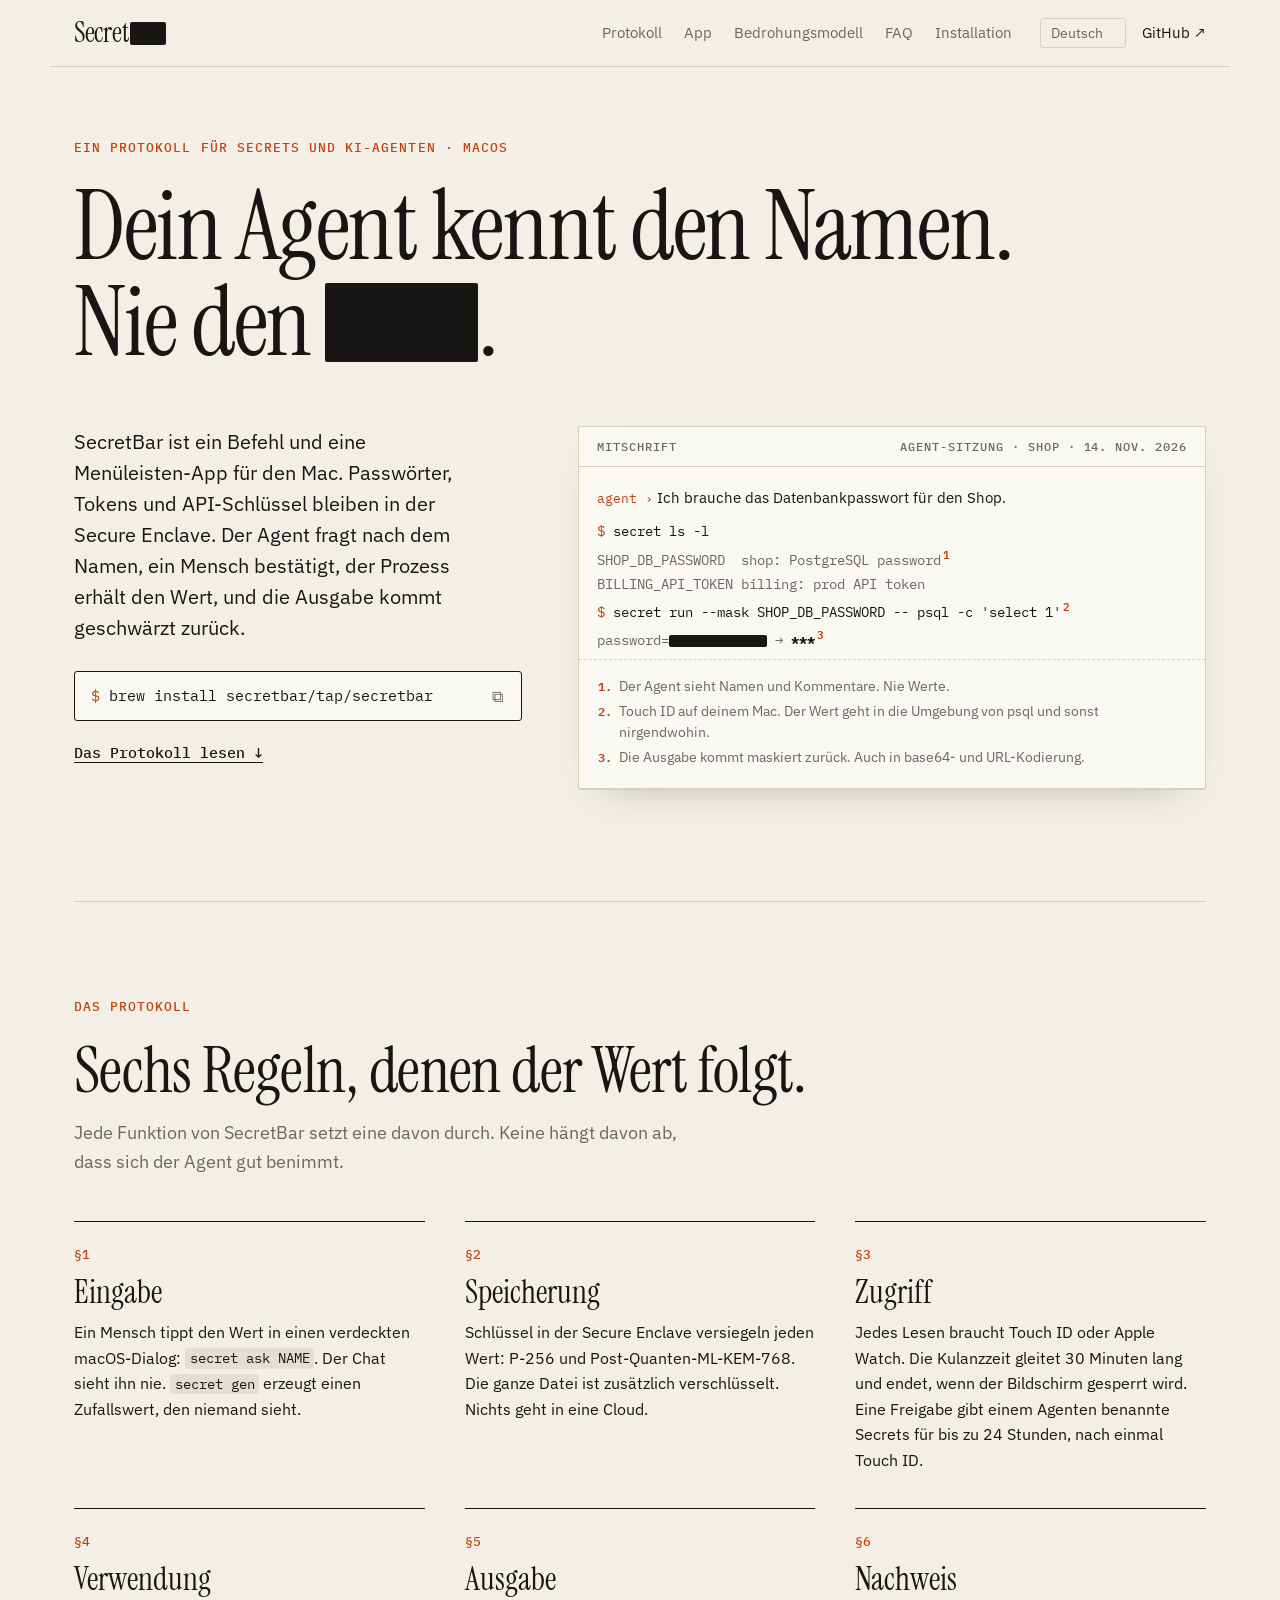
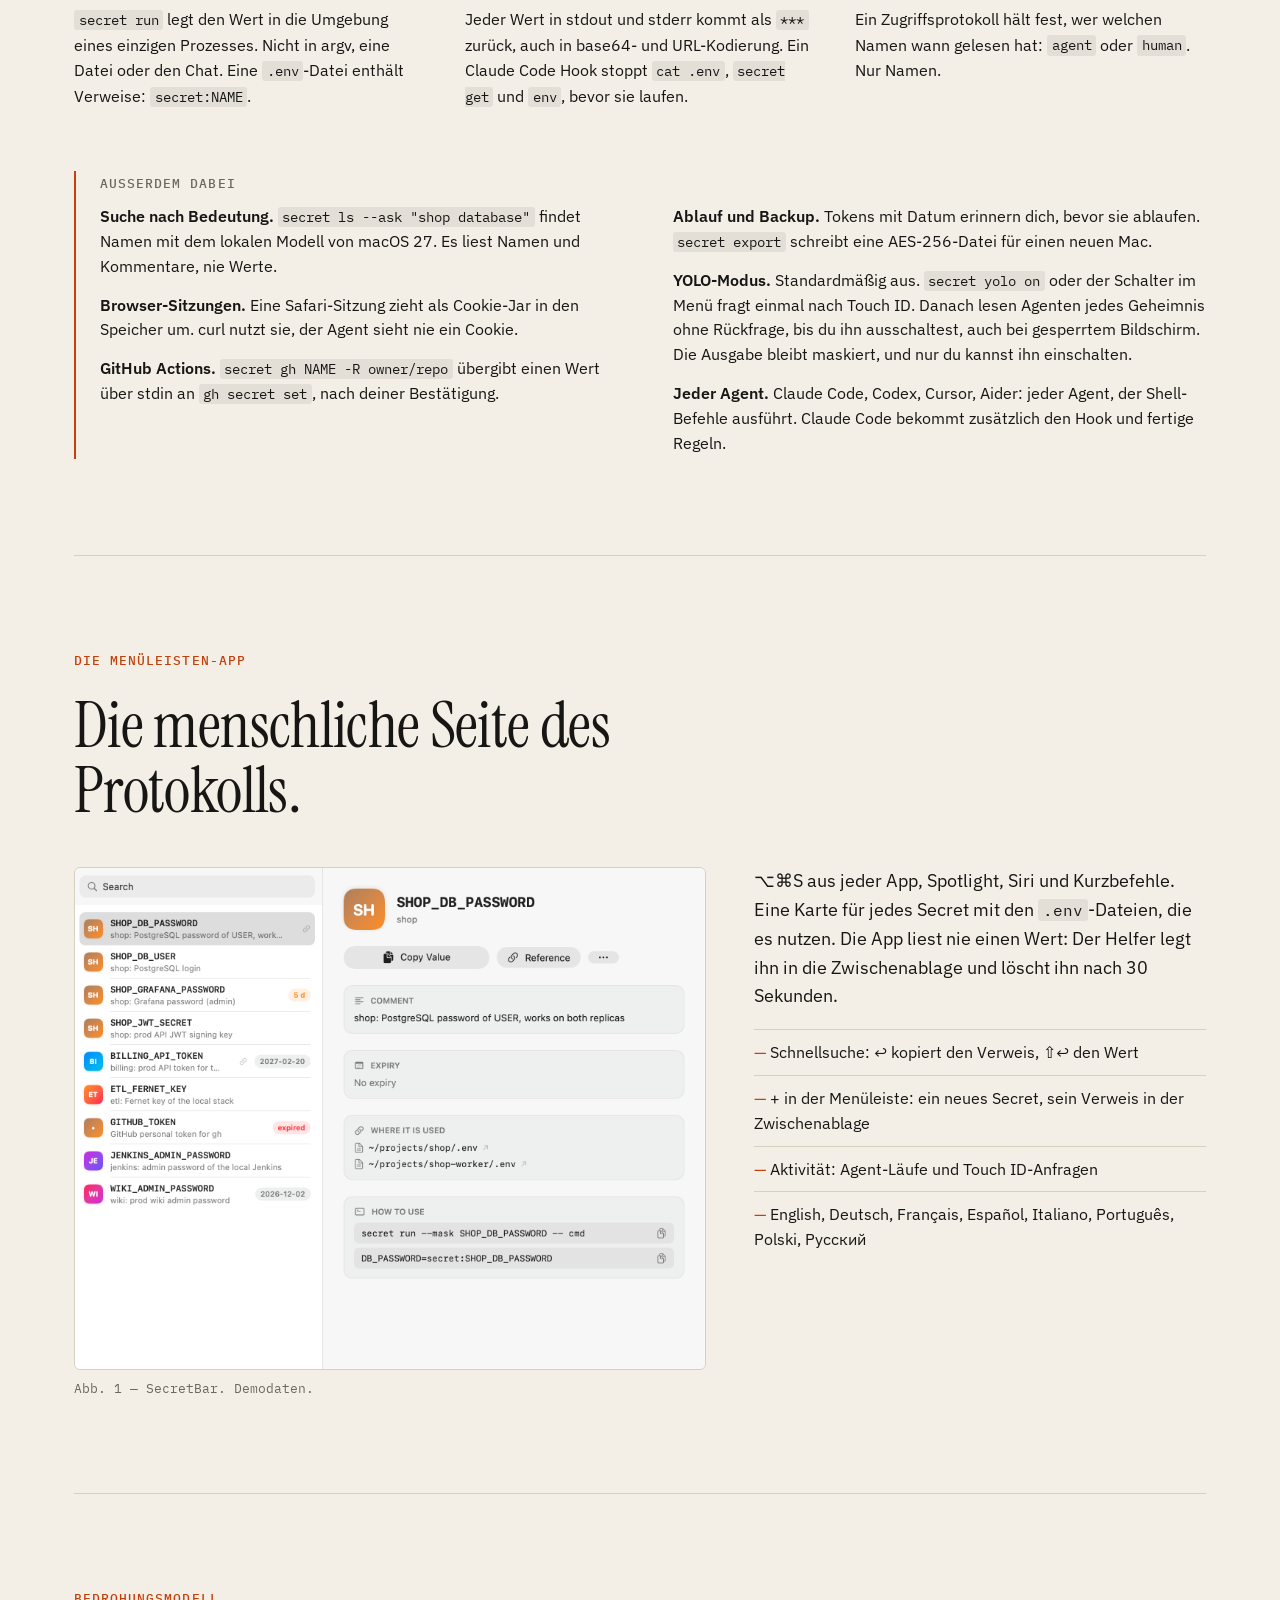
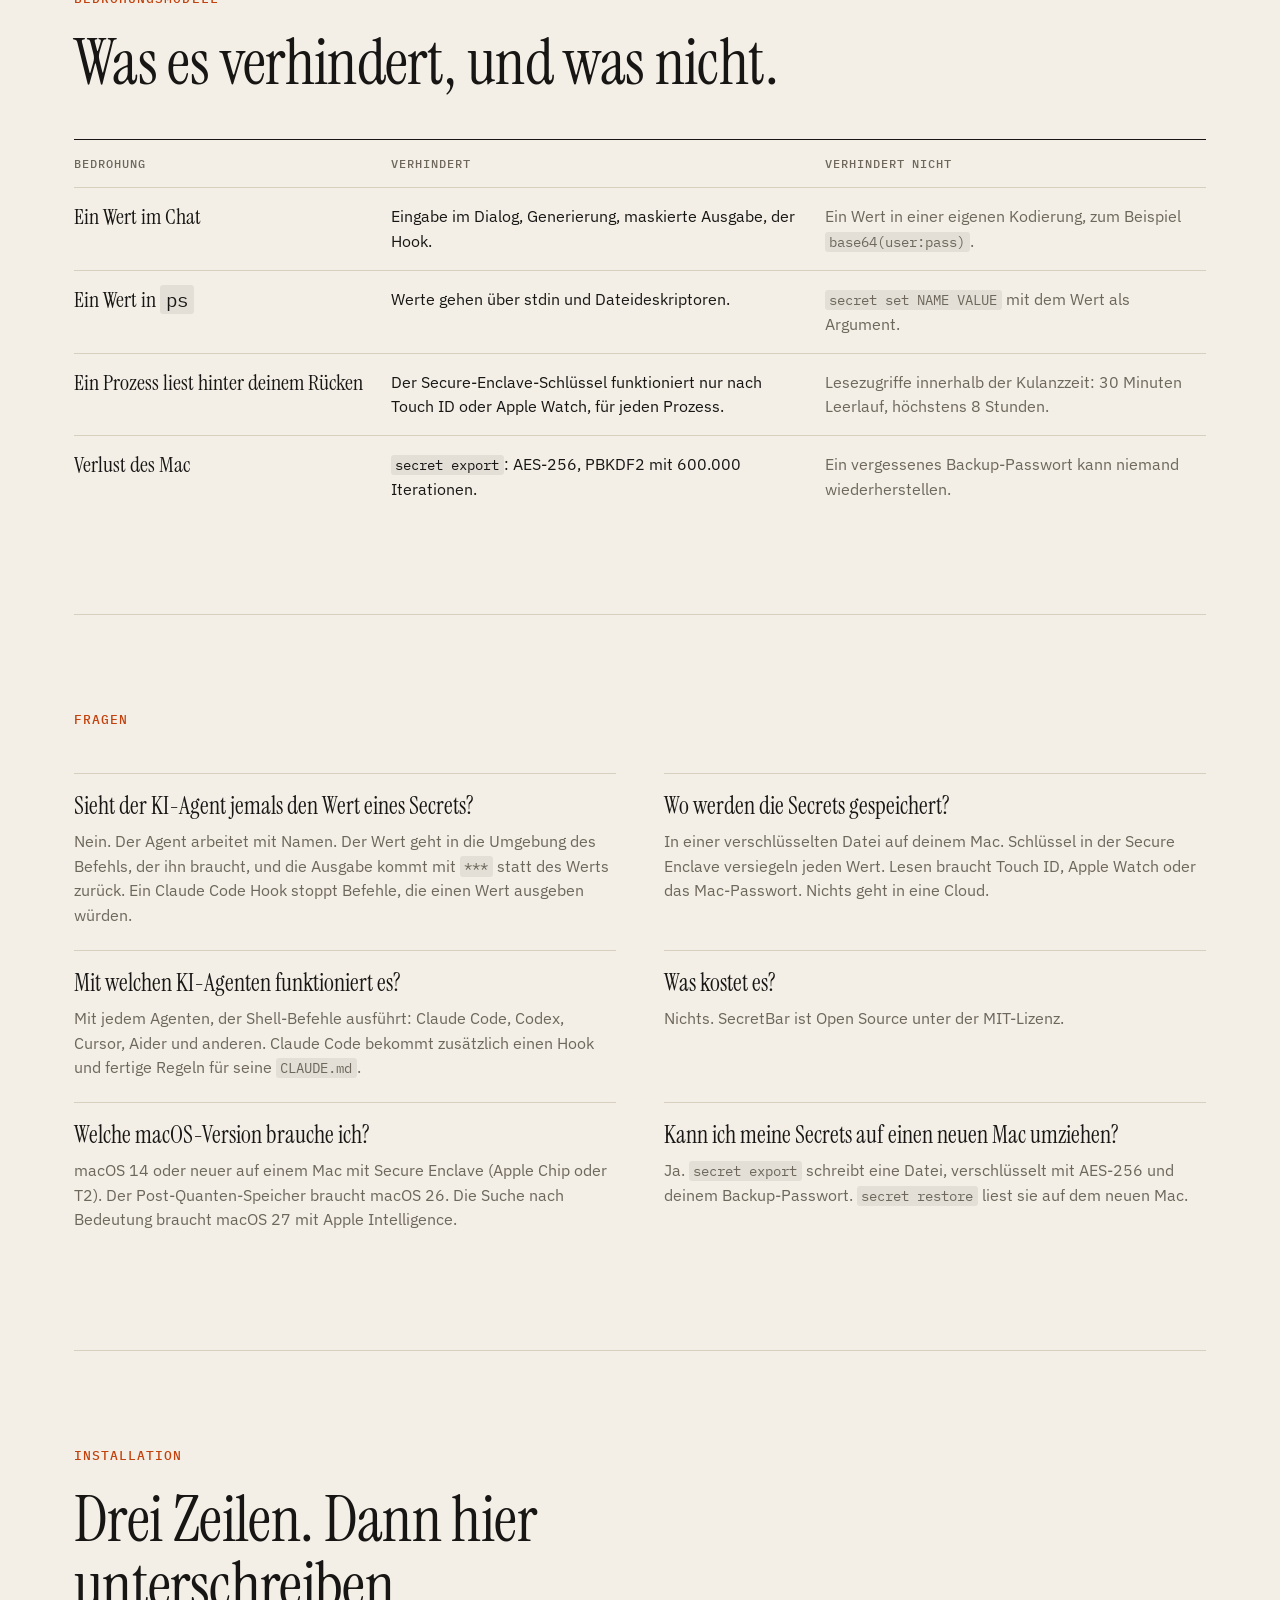
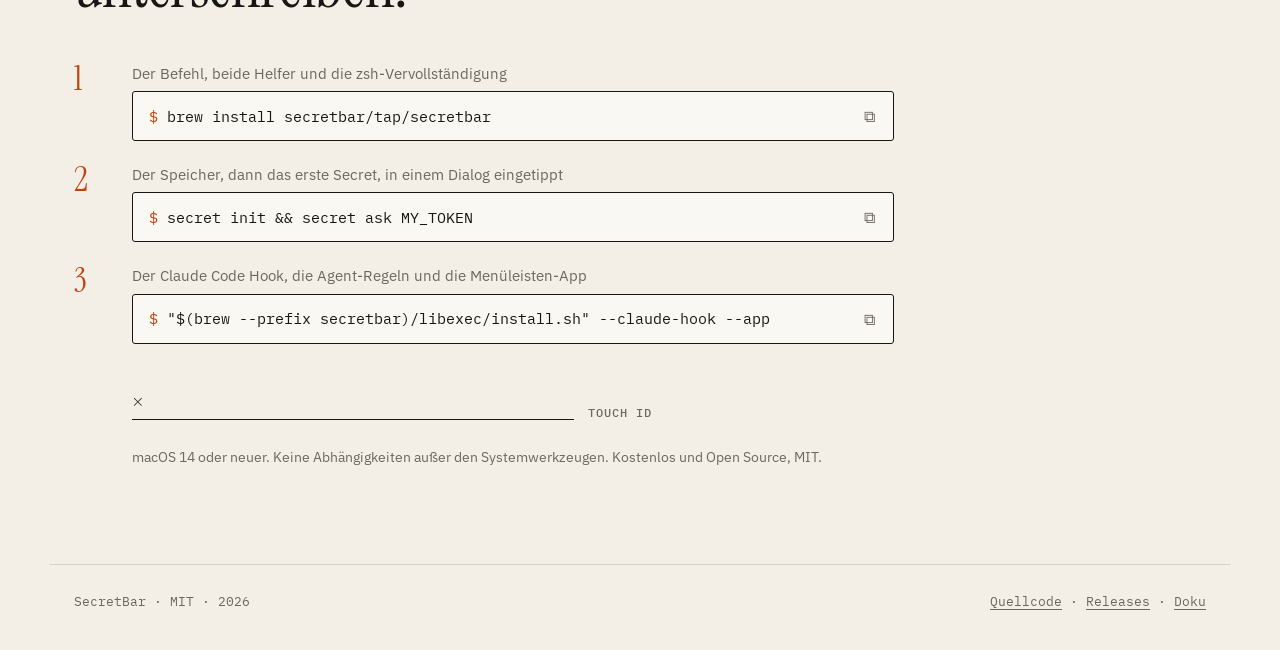
==== commit c6eb2e79: "feat: add yolo mode, version 1.10.0" ====
--- a/de/index.html
+++ b/de/index.html
@@ -38,7 +38,7 @@
 <link rel="stylesheet" href="https://fonts.googleapis.com/css2?family=Instrument+Serif:ital@0;1&family=PT+Serif:ital@0;1&family=IBM+Plex+Sans:wght@400;500;600&family=IBM+Plex+Mono:wght@400;500&display=swap">
 <link rel="stylesheet" href="/assets/paper.css">
 <script>document.documentElement.classList.add("js")</script>
-<script type="application/ld+json">[{"@context": "https://schema.org", "@type": "SoftwareApplication", "name": "SecretBar", "description": "SecretBar speichert Passwörter, Tokens und API-Schlüssel in der Secure Enclave deines Mac. Dein KI-Agent nutzt sie per Name und sieht nie einen Wert. Befehlszeilentool und Menüleisten-App, kostenlos und Open Source.", "applicationCategory": "SecurityApplication", "operatingSystem": "macOS 14 or later", "url": "https://secretbar.github.io/de/", "downloadUrl": "https://github.com/secretbar/secretbar/releases", "installUrl": "https://secretbar.github.io/de/#install", "softwareVersion": "1.8.0", "license": "https://opensource.org/licenses/MIT", "isAccessibleForFree": true, "offers": {"@type": "Offer", "price": "0", "priceCurrency": "USD"}, "codeRepository": "https://github.com/secretbar/secretbar", "inLanguage": "de", "image": "https://secretbar.github.io/assets/img/og.png"}, {"@context": "https://schema.org", "@type": "FAQPage", "inLanguage": "de", "mainEntity": [{"@type": "Question", "name": "Sieht der KI-Agent jemals den Wert eines Secrets?", "acceptedAnswer": {"@type": "Answer", "text": "Nein. Der Agent arbeitet mit Namen. Der Wert geht in die Umgebung des Befehls, der ihn braucht, und die Ausgabe kommt mit *** statt des Werts zurück. Ein Claude Code Hook stoppt Befehle, die einen Wert ausgeben würden."}}, {"@type": "Question", "name": "Wo werden die Secrets gespeichert?", "acceptedAnswer": {"@type": "Answer", "text": "In einer verschlüsselten Datei auf deinem Mac. Schlüssel in der Secure Enclave versiegeln jeden Wert. Lesen braucht Touch ID, Apple Watch oder das Mac-Passwort. Nichts geht in eine Cloud."}}, {"@type": "Question", "name": "Mit welchen KI-Agenten funktioniert es?", "acceptedAnswer": {"@type": "Answer", "text": "Mit jedem Agenten, der Shell-Befehle ausführt: Claude Code, Codex, Cursor, Aider und anderen. Claude Code bekommt zusätzlich einen Hook und fertige Regeln für seine CLAUDE.md."}}, {"@type": "Question", "name": "Was kostet es?", "acceptedAnswer": {"@type": "Answer", "text": "Nichts. SecretBar ist Open Source unter der MIT-Lizenz."}}, {"@type": "Question", "name": "Welche macOS-Version brauche ich?", "acceptedAnswer": {"@type": "Answer", "text": "macOS 14 oder neuer auf einem Mac mit Secure Enclave (Apple Chip oder T2). Der Post-Quanten-Speicher braucht macOS 26. Die Suche nach Bedeutung braucht macOS 27 mit Apple Intelligence."}}, {"@type": "Question", "name": "Kann ich meine Secrets auf einen neuen Mac umziehen?", "acceptedAnswer": {"@type": "Answer", "text": "Ja. secret export schreibt eine Datei, verschlüsselt mit AES-256 und deinem Backup-Passwort. secret restore liest sie auf dem neuen Mac."}}]}]</script>
+<script type="application/ld+json">[{"@context": "https://schema.org", "@type": "SoftwareApplication", "name": "SecretBar", "description": "SecretBar speichert Passwörter, Tokens und API-Schlüssel in der Secure Enclave deines Mac. Dein KI-Agent nutzt sie per Name und sieht nie einen Wert. Befehlszeilentool und Menüleisten-App, kostenlos und Open Source.", "applicationCategory": "SecurityApplication", "operatingSystem": "macOS 14 or later", "url": "https://secretbar.github.io/de/", "downloadUrl": "https://github.com/secretbar/secretbar/releases", "installUrl": "https://secretbar.github.io/de/#install", "softwareVersion": "1.10.0", "license": "https://opensource.org/licenses/MIT", "isAccessibleForFree": true, "offers": {"@type": "Offer", "price": "0", "priceCurrency": "USD"}, "codeRepository": "https://github.com/secretbar/secretbar", "inLanguage": "de", "image": "https://secretbar.github.io/assets/img/og.png"}, {"@context": "https://schema.org", "@type": "FAQPage", "inLanguage": "de", "mainEntity": [{"@type": "Question", "name": "Sieht der KI-Agent jemals den Wert eines Secrets?", "acceptedAnswer": {"@type": "Answer", "text": "Nein. Der Agent arbeitet mit Namen. Der Wert geht in die Umgebung des Befehls, der ihn braucht, und die Ausgabe kommt mit *** statt des Werts zurück. Ein Claude Code Hook stoppt Befehle, die einen Wert ausgeben würden."}}, {"@type": "Question", "name": "Wo werden die Secrets gespeichert?", "acceptedAnswer": {"@type": "Answer", "text": "In einer verschlüsselten Datei auf deinem Mac. Schlüssel in der Secure Enclave versiegeln jeden Wert. Lesen braucht Touch ID, Apple Watch oder das Mac-Passwort. Nichts geht in eine Cloud."}}, {"@type": "Question", "name": "Mit welchen KI-Agenten funktioniert es?", "acceptedAnswer": {"@type": "Answer", "text": "Mit jedem Agenten, der Shell-Befehle ausführt: Claude Code, Codex, Cursor, Aider und anderen. Claude Code bekommt zusätzlich einen Hook und fertige Regeln für seine CLAUDE.md."}}, {"@type": "Question", "name": "Was kostet es?", "acceptedAnswer": {"@type": "Answer", "text": "Nichts. SecretBar ist Open Source unter der MIT-Lizenz."}}, {"@type": "Question", "name": "Welche macOS-Version brauche ich?", "acceptedAnswer": {"@type": "Answer", "text": "macOS 14 oder neuer auf einem Mac mit Secure Enclave (Apple Chip oder T2). Der Post-Quanten-Speicher braucht macOS 26. Die Suche nach Bedeutung braucht macOS 27 mit Apple Intelligence."}}, {"@type": "Question", "name": "Kann ich meine Secrets auf einen neuen Mac umziehen?", "acceptedAnswer": {"@type": "Answer", "text": "Ja. secret export schreibt eine Datei, verschlüsselt mit AES-256 und deinem Backup-Passwort. secret restore liest sie auf dem neuen Mac."}}]}]</script>
 </head>
 <body data-copied="In die Zwischenablage kopiert" data-copy-failed="Text auswählen und kopieren">
 
@@ -109,6 +109,7 @@
       <li><b>Browser-Sitzungen.</b> Eine Safari-Sitzung zieht als Cookie-Jar in den Speicher um. curl nutzt sie, der Agent sieht nie ein Cookie.</li>
       <li><b>GitHub Actions.</b> <code>secret gh NAME -R owner/repo</code> übergibt einen Wert über stdin an <code>gh secret set</code>, nach deiner Bestätigung.</li>
       <li><b>Ablauf und Backup.</b> Tokens mit Datum erinnern dich, bevor sie ablaufen. <code>secret export</code> schreibt eine AES-256-Datei für einen neuen Mac.</li>
+      <li><b>YOLO-Modus.</b> Standardmäßig aus. <code>secret yolo on</code> oder der Schalter im Menü fragt einmal nach Touch ID. Danach lesen Agenten jedes Geheimnis ohne Rückfrage, bis du ihn ausschaltest, auch bei gesperrtem Bildschirm. Die Ausgabe bleibt maskiert, und nur du kannst ihn einschalten.</li>
       <li><b>Jeder Agent.</b> Claude Code, Codex, Cursor, Aider: jeder Agent, der Shell-Befehle ausführt. Claude Code bekommt zusätzlich den Hook und fertige Regeln.</li>
     </ul>
   </aside>
